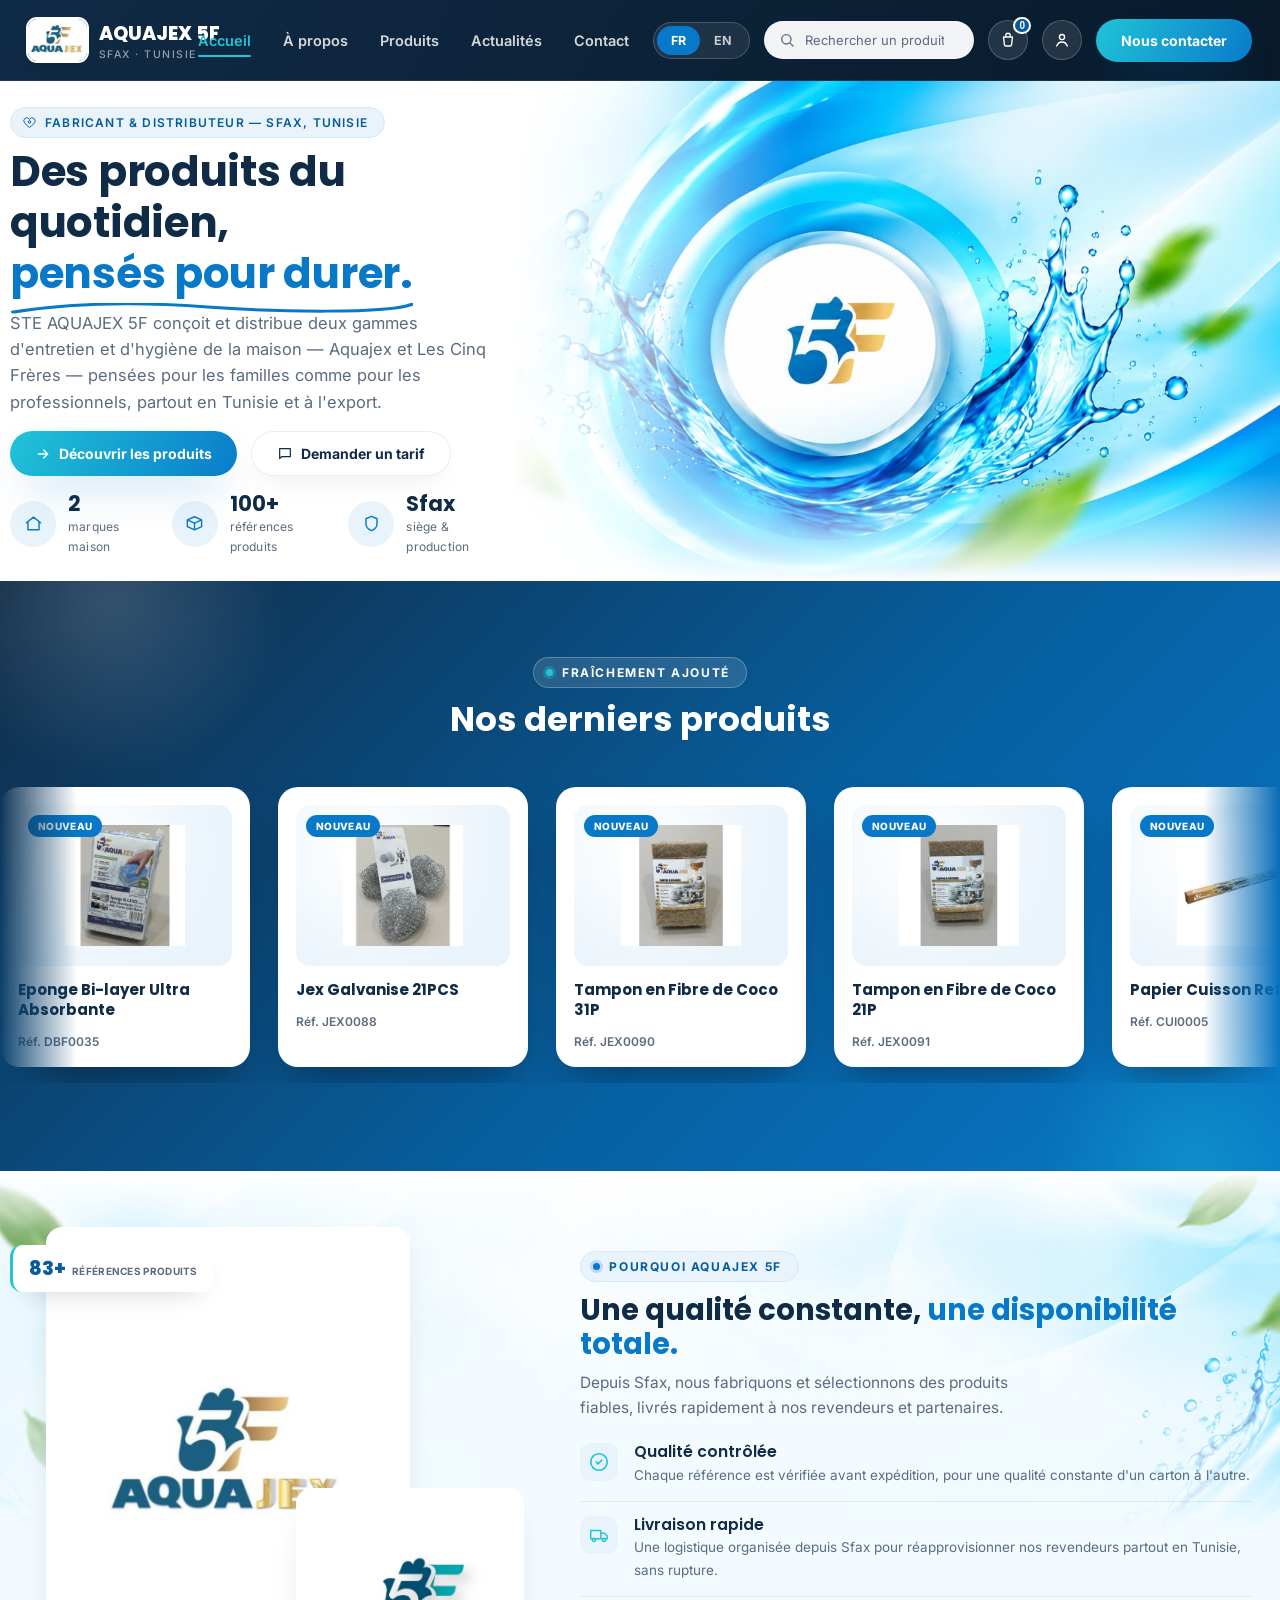
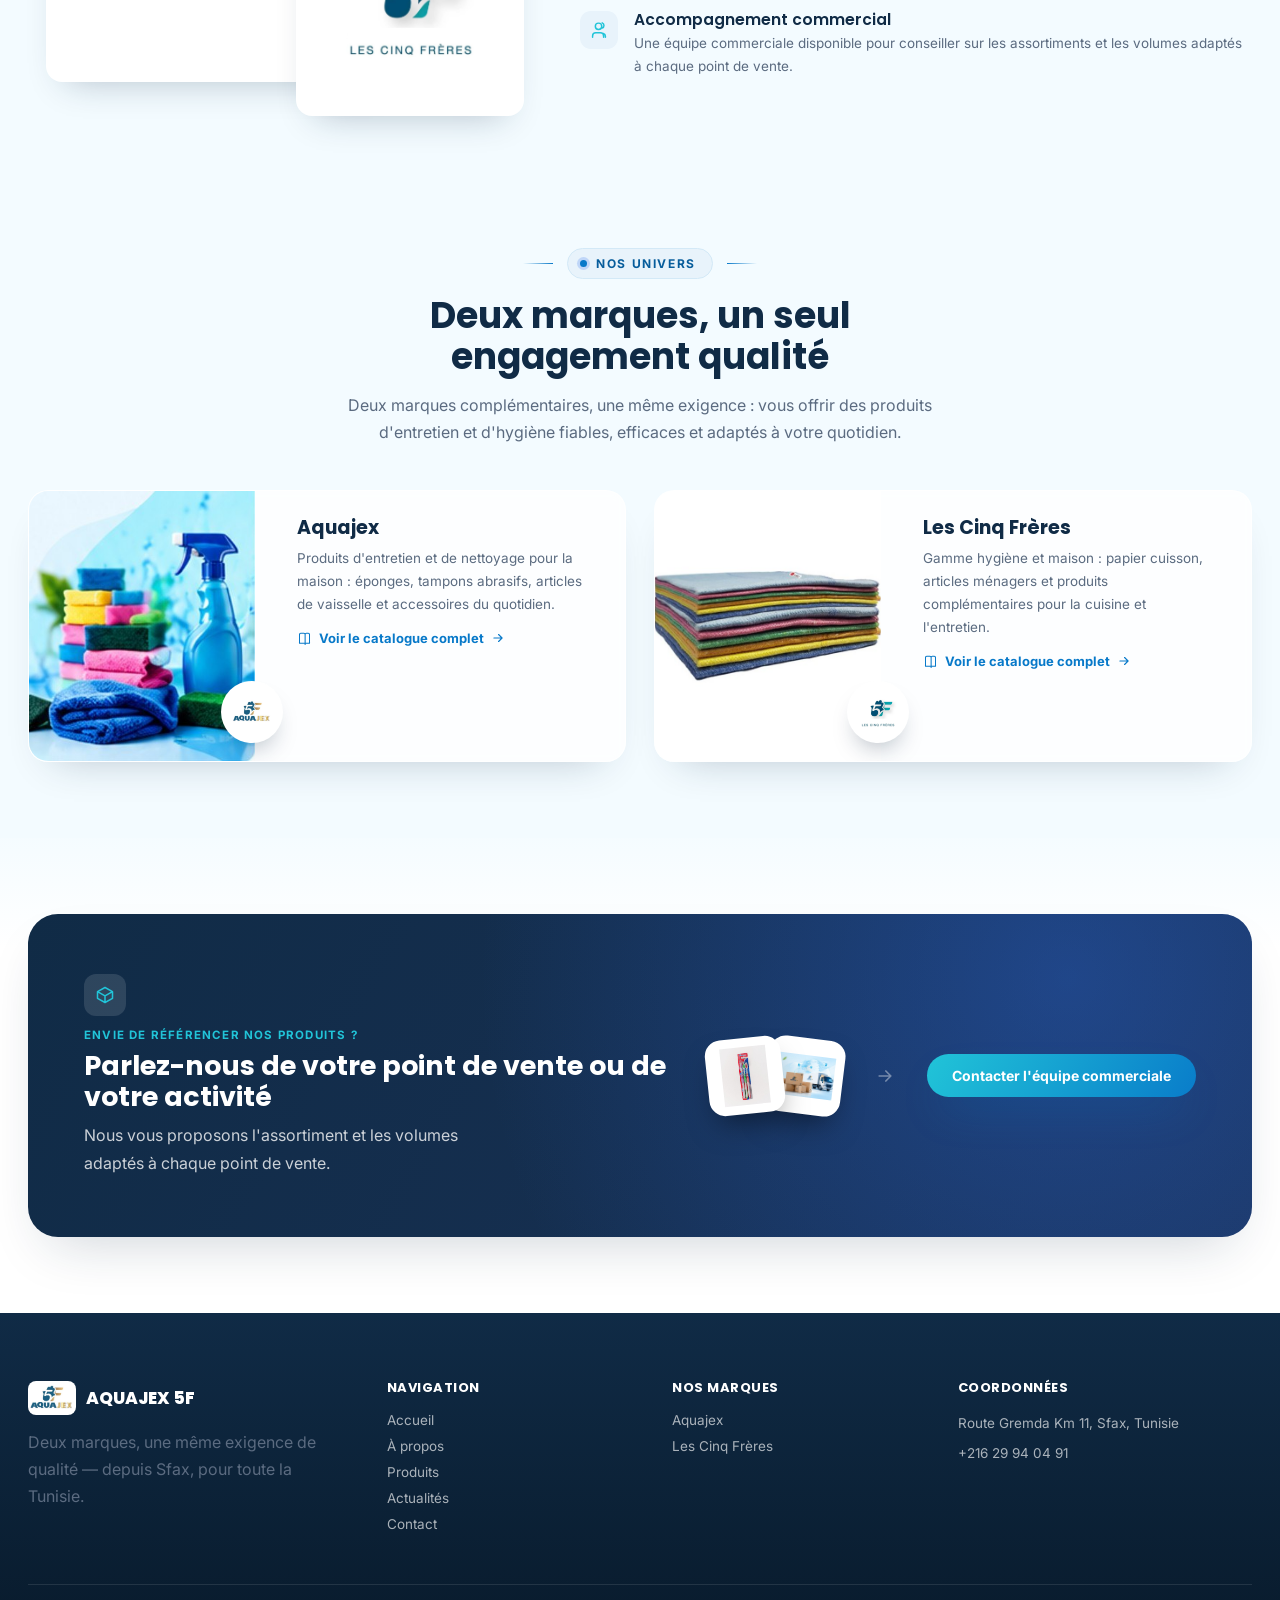
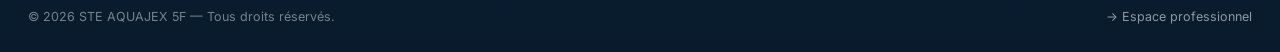
==== index.html @ 16840bcc "Redesign the homepage news ticker: bigger cards, gradient backdrop Enlarge the product cards, add a " ====
<!doctype html>
<html lang="fr">
<head>
<meta charset="UTF-8" />
<meta name="viewport" content="width=device-width, initial-scale=1" />
<title>Aquajex 5F — Produits d'entretien et d'hygiène de la maison</title>
<meta name="description" content="STE AQUAJEX 5F conçoit et distribue Aquajex et Les Cinq Frères, deux marques tunisiennes de produits d'entretien et d'hygiène de la maison, depuis Sfax." />
<link rel="icon" href="images/logo_aquajex.jpg" />
<link rel="preconnect" href="https://fonts.googleapis.com" />
<link rel="preconnect" href="https://fonts.gstatic.com" crossorigin />
<link href="https://fonts.googleapis.com/css2?family=Inter:wght@400;500;600;700&family=Poppins:wght@600;700;800&family=Caveat:wght@600;700&display=swap" rel="stylesheet" />
<link rel="stylesheet" href="css/style.css?v=56" />
</head>
<body>

<header class="site-header">
  <div class="container">
    <a href="index.html" class="brand">
      <img src="images/logo_aquajex.jpg" alt="Aquajex 5F" />
      <span>AQUAJEX 5F<span class="sub">Sfax · Tunisie</span></span>
    </a>
    <nav class="main-nav">
      <a href="index.html" class="active" data-i18n="nav.home">Accueil</a>
      <a href="about.html" data-i18n="nav.about">À propos</a>
      <a href="products.html" data-i18n="nav.products">Produits</a>
      <a href="news.html" data-i18n="nav.news">Actualités</a>
      <a href="contact.html" data-i18n="nav.contact">Contact</a>
    </nav>
    <div class="header-actions">
      <div class="lang-switch">
        <button data-lang="fr">FR</button>
        <button data-lang="en">EN</button>
      </div>
      <form class="header-search" action="products.html" method="get">
        <svg width="16" height="16" viewBox="0 0 24 24" fill="none"><circle cx="11" cy="11" r="7" stroke="currentColor" stroke-width="2"/><path d="M21 21l-4.3-4.3" stroke="currentColor" stroke-width="2" stroke-linecap="round"/></svg>
        <input type="search" name="q" data-i18n-placeholder="header.search" placeholder="Rechercher un produit..." />
      </form>
      <button type="button" class="icon-btn icon-cart" id="cart-toggle" aria-label="Panier" title="Panier">
        <svg width="18" height="18" viewBox="0 0 24 24" fill="none"><path d="M6 8h12l-1.2 10.2a2 2 0 01-2 1.8H9.2a2 2 0 01-2-1.8L6 8z" stroke="currentColor" stroke-width="1.8" stroke-linejoin="round"/><path d="M9 8V6a3 3 0 016 0v2" stroke="currentColor" stroke-width="1.8" stroke-linecap="round"/></svg>
        <span class="badge" id="cart-count" hidden>0</span>
      </button>
      <a href="https://malekjaber8.github.io/aquajex/" target="_blank" rel="noopener" class="icon-btn icon-account" aria-label="Espace professionnel" title="Espace professionnel">
        <svg width="18" height="18" viewBox="0 0 24 24" fill="none"><circle cx="12" cy="8" r="3.4" stroke="currentColor" stroke-width="1.8"/><path d="M5 20c1.3-3.5 4-5.3 7-5.3s5.7 1.8 7 5.3" stroke="currentColor" stroke-width="1.8" stroke-linecap="round"/></svg>
      </a>
      <a href="contact.html" class="btn btn-primary"><span class="full" data-i18n="nav.cta">Nous contacter</span></a>
      <button class="menu-toggle" aria-label="Menu"><span></span><span></span><span></span></button>
    </div>
  </div>
</header>

<section class="hero hero-with-banner">
  <div class="hero-bg-photo"><img src="images/hero-accueil.jpg?v=56" alt="" /></div>
  <div class="hero-bg-overlay"></div>
  <div class="container">
    <div class="hero-copy">
      <span class="eyebrow eyebrow-pin">
        <svg viewBox="0 0 24 24" fill="none"><path d="M12 21s-7-4.6-9.5-9A5.5 5.5 0 0112 6a5.5 5.5 0 019.5 6c-2.5 4.4-9.5 9-9.5 9z" stroke="currentColor" stroke-width="1.8" stroke-linejoin="round"/><circle cx="12" cy="11" r="2.3" stroke="currentColor" stroke-width="1.8"/></svg>
        <span data-i18n="home.eyebrow">Fabricant & distributeur — Sfax, Tunisie</span>
      </span>
      <h1>
        <span data-i18n="home.title1">Des produits du quotidien,</span><br />
        <span class="accent">
          <span data-i18n="home.title2">pensés pour durer.</span>
          <svg viewBox="0 0 220 14" preserveAspectRatio="none"><path d="M2 9c35-10 70-10 106-5s100 7 112-3" stroke="#0879c9" stroke-width="3" stroke-linecap="round" fill="none"/></svg>
        </span>
      </h1>
      <p class="lead" data-i18n="home.lead">STE AQUAJEX 5F conçoit et distribue deux gammes d'entretien et d'hygiène de la maison — Aquajex et Les Cinq Frères — pensées pour les familles comme pour les professionnels, partout en Tunisie et à l'export.</p>
      <div class="hero-actions">
        <a href="products.html" class="btn btn-gold">
          <svg width="16" height="16" viewBox="0 0 24 24" fill="none"><path d="M5 12h14M13 6l6 6-6 6" stroke="currentColor" stroke-width="2" stroke-linecap="round" stroke-linejoin="round"/></svg>
          <span data-i18n="home.cta.products">Découvrir les produits</span>
        </a>
        <a href="contact.html" class="btn btn-outline">
          <svg width="16" height="16" viewBox="0 0 24 24" fill="none"><path d="M4 4h16v12H7l-3 3V4z" stroke="currentColor" stroke-width="1.8" stroke-linejoin="round"/></svg>
          <span data-i18n="home.cta.contact">Demander un tarif</span>
        </a>
      </div>
      <div class="hero-stats">
        <div>
          <div class="stat-icon"><svg width="19" height="19" viewBox="0 0 24 24" fill="none"><path d="M3 11l9-7 9 7M5 10v10h14V10" stroke="currentColor" stroke-width="1.8" stroke-linecap="round" stroke-linejoin="round"/></svg></div>
          <div><strong data-count="2" data-suffix="">0</strong><span data-i18n="home.stat1.l">marques maison</span></div>
        </div>
        <div>
          <div class="stat-icon"><svg width="19" height="19" viewBox="0 0 24 24" fill="none"><path d="M3 7.5l9-4 9 4-9 4-9-4z" stroke="currentColor" stroke-width="1.8" stroke-linejoin="round"/><path d="M3 7.5V16l9 4 9-4V7.5M12 11.5V20" stroke="currentColor" stroke-width="1.8" stroke-linejoin="round"/></svg></div>
          <div><strong data-count="100" data-suffix="+">0</strong><span data-i18n="home.stat2.l">références produits</span></div>
        </div>
        <div>
          <div class="stat-icon"><svg width="19" height="19" viewBox="0 0 24 24" fill="none"><path d="M12 3l7 3v6c0 4.5-3 7.5-7 9-4-1.5-7-4.5-7-9V6l7-3z" stroke="currentColor" stroke-width="1.8" stroke-linejoin="round"/></svg></div>
          <div><strong data-i18n="home.stat3.n">Sfax</strong><span data-i18n="home.stat3.l">siège & production</span></div>
        </div>
      </div>
    </div>
  </div>
</section>

<section class="news-ticker-section" id="news-ticker-section">
  <div class="news-ticker-deco a"></div>
  <div class="news-ticker-deco b"></div>
  <div class="container news-ticker-head">
    <span class="eyebrow eyebrow-pulse" data-i18n="home.ticker.eyebrow">Fraîchement ajouté</span>
    <h2 data-i18n="home.ticker.title">Nos derniers produits</h2>
  </div>
  <div class="news-ticker-mask">
    <div class="news-ticker-track" id="news-ticker-track"></div>
  </div>
</section>

<div class="water-flow">
<section class="alt value-section">
  <div class="deco-blob deco-1"></div>
  <div class="deco-blob deco-2"></div>
  <div class="container">
    <div class="why-split">
      <div class="why-media reveal">
        <div class="why-photo why-photo-1 why-photo-logo">
          <img src="images/logo_aquajex.jpg" alt="Logo Aquajex" loading="lazy" />
        </div>
        <div class="why-photo why-photo-2 why-photo-logo">
          <img src="images/logo_cinq_freres.png" alt="Logo Les Cinq Frères" loading="lazy" />
        </div>
        <div class="why-badge">
          <strong data-count="100" data-suffix="+">0</strong>
          <span data-i18n="home.stat2.l">références produits</span>
        </div>
      </div>
      <div class="why-content">
        <div class="section-head left reveal">
          <span class="eyebrow" data-i18n="home.values.eyebrow">Pourquoi Aquajex 5F</span>
          <h2><span data-i18n="home.values.title1">Une qualité constante,</span> <span class="hl-blue" data-i18n="home.values.title2">une disponibilité totale.</span></h2>
          <p class="lead" data-i18n="home.values.lead">Depuis Sfax, nous fabriquons et sélectionnons des produits fiables, livrés rapidement à nos revendeurs et partenaires.</p>
        </div>
        <div class="why-list">
          <div class="why-item reveal">
            <div class="why-icon">
              <svg width="22" height="22" viewBox="0 0 24 24" fill="none"><path d="M9 12l2 2 4-4M21 12a9 9 0 11-18 0 9 9 0 0118 0z" stroke="currentColor" stroke-width="1.8" stroke-linecap="round" stroke-linejoin="round"/></svg>
            </div>
            <div>
              <h3 data-i18n="home.v1.title">Qualité contrôlée</h3>
              <p data-i18n="home.v1.text">Chaque référence est vérifiée avant expédition, pour une qualité constante d'un carton à l'autre.</p>
            </div>
          </div>
          <div class="why-item reveal">
            <div class="why-icon">
              <svg width="22" height="22" viewBox="0 0 24 24" fill="none"><path d="M3 7h11v9H3V7zM14 10h4l3 3v3h-7v-6zM6.5 19a1.8 1.8 0 100-3.6 1.8 1.8 0 000 3.6zM17.5 19a1.8 1.8 0 100-3.6 1.8 1.8 0 000 3.6z" stroke="currentColor" stroke-width="1.6" stroke-linejoin="round"/></svg>
            </div>
            <div>
              <h3 data-i18n="home.v2.title">Livraison rapide</h3>
              <p data-i18n="home.v2.text">Une logistique organisée depuis Sfax pour réapprovisionner nos revendeurs partout en Tunisie, sans rupture.</p>
            </div>
          </div>
          <div class="why-item reveal">
            <div class="why-icon">
              <svg width="22" height="22" viewBox="0 0 24 24" fill="none"><path d="M17 20v-1.5a3.5 3.5 0 00-3.5-3.5h-5A3.5 3.5 0 005 18.5V20M11.5 11.5a3.5 3.5 0 100-7 3.5 3.5 0 000 7zM19 20v-1.2a3 3 0 00-2.2-2.9M15.5 4.2a3 3 0 010 5.6" stroke="currentColor" stroke-width="1.6" stroke-linecap="round" stroke-linejoin="round"/></svg>
            </div>
            <div>
              <h3 data-i18n="home.v3.title">Accompagnement commercial</h3>
              <p data-i18n="home.v3.text">Une équipe commerciale disponible pour conseiller sur les assortiments et les volumes adaptés à chaque point de vente.</p>
            </div>
          </div>
        </div>
      </div>
    </div>
  </div>
</section>

<section class="brands-section">
  <div class="container">
    <div class="section-head reveal">
      <div class="eyebrow-row">
        <span class="eyebrow-line"></span>
        <span class="eyebrow" data-i18n="home.cats.eyebrow">Nos univers</span>
        <span class="eyebrow-line"></span>
      </div>
      <h2 data-i18n="home.cats.title">Deux marques, un seul engagement qualité</h2>
      <p class="lead" data-i18n="home.cats.lead">Deux marques complémentaires, une même exigence : vous offrir des produits d'entretien et d'hygiène fiables, efficaces et adaptés à votre quotidien.</p>
    </div>
    <div class="brand-showcase">
      <a href="products.html" class="brand-feature aquajex reveal">
        <div class="brand-feature-photo">
          <img src="images/products/featured/brand-aquajex-photo.jpg" alt="Produits Aquajex" loading="lazy" />
          <span class="brand-feature-badge">
            <img src="images/logo_aquajex.jpg" alt="Aquajex" />
          </span>
        </div>
        <div class="brand-feature-text">
          <h3 data-i18n="home.card1.title">Aquajex</h3>
          <p data-i18n="products.aquajex.text">Produits d'entretien et de nettoyage pour la maison : éponges, tampons abrasifs, articles de vaisselle et accessoires du quotidien.</p>
          <span class="brand-feature-link">
            <svg width="15" height="15" viewBox="0 0 24 24" fill="none"><path d="M4 19.5V5.5a2 2 0 012-2h5a2 2 0 012 2v16M4 19.5h16M13 19.5V5.5a2 2 0 012-2h3a2 2 0 012 2v14" stroke="currentColor" stroke-width="1.7" stroke-linecap="round" stroke-linejoin="round"/></svg>
            <span data-i18n="products.link.catalog">Voir le catalogue complet</span>
            <svg width="14" height="14" viewBox="0 0 24 24" fill="none"><path d="M5 12h14M13 6l6 6-6 6" stroke="currentColor" stroke-width="2" stroke-linecap="round" stroke-linejoin="round"/></svg>
          </span>
        </div>
      </a>
      <a href="products.html" class="brand-feature cinq reveal">
        <div class="brand-feature-photo">
          <img src="images/products/serpilliere.jpg" alt="Produits Les Cinq Frères" loading="lazy" />
          <span class="brand-feature-badge">
            <img src="images/logo_cinq_freres.png" alt="Les Cinq Frères" />
          </span>
        </div>
        <div class="brand-feature-text">
          <h3 data-i18n="home.card2.title">Les Cinq Frères</h3>
          <p data-i18n="products.cinq.text">Gamme hygiène et maison : papier cuisson, articles ménagers et produits complémentaires pour la cuisine et l'entretien.</p>
          <span class="brand-feature-link">
            <svg width="15" height="15" viewBox="0 0 24 24" fill="none"><path d="M4 19.5V5.5a2 2 0 012-2h5a2 2 0 012 2v16M4 19.5h16M13 19.5V5.5a2 2 0 012-2h3a2 2 0 012 2v14" stroke="currentColor" stroke-width="1.7" stroke-linecap="round" stroke-linejoin="round"/></svg>
            <span data-i18n="products.link.catalog">Voir le catalogue complet</span>
            <svg width="14" height="14" viewBox="0 0 24 24" fill="none"><path d="M5 12h14M13 6l6 6-6 6" stroke="currentColor" stroke-width="2" stroke-linecap="round" stroke-linejoin="round"/></svg>
          </span>
        </div>
      </a>
    </div>
  </div>
</section>
</div>

<section class="cta-wrap">
  <div class="container">
    <div class="cta-band reveal">
      <div class="cta-text">
        <div class="cta-icon">
          <svg width="20" height="20" viewBox="0 0 24 24" fill="none"><path d="M21 8l-9-5-9 5 9 5 9-5zM3 8v8l9 5 9-5V8M12 13v8" stroke="currentColor" stroke-width="1.8" stroke-linecap="round" stroke-linejoin="round"/></svg>
        </div>
        <span class="cta-eyebrow" data-i18n="home.cta.eyebrow">Envie de référencer nos produits ?</span>
        <h2 data-i18n="home.cta.title">Parlez-nous de votre point de vente ou de votre activité</h2>
        <p data-i18n="home.cta.text">Nous vous proposons l'assortiment et les volumes adaptés à chaque point de vente.</p>
      </div>
      <div class="cta-photos">
        <div class="tile"><img src="images/products/featured/brosse-a-dents.jpg" alt="Brosses à dents Aquajex" loading="lazy" /></div>
        <div class="tile"><img src="images/products/featured/cta-delivery.jpg" alt="Livraison Aquajex 5F" loading="lazy" /></div>
      </div>
      <svg class="cta-arrow" width="20" height="20" viewBox="0 0 24 24" fill="none"><path d="M5 12h14M13 6l6 6-6 6" stroke="currentColor" stroke-width="2" stroke-linecap="round" stroke-linejoin="round"/></svg>
      <div class="actions">
        <a href="contact.html" class="btn btn-gold"><span data-i18n="home.cta.btn">Contacter l'équipe commerciale</span></a>
      </div>
    </div>
  </div>
</section>

<footer class="site-footer">
  <div class="container">
    <div class="footer-grid">
      <div>
        <div class="footer-brand">
          <img src="images/logo_aquajex.jpg" alt="Aquajex 5F" />
          AQUAJEX 5F
        </div>
        <p data-i18n="footer.tagline">Deux marques, une même exigence de qualité — depuis Sfax, pour toute la Tunisie.</p>
      </div>
      <div class="footer-col">
        <h4 data-i18n="footer.nav">Navigation</h4>
        <a href="index.html" data-i18n="nav.home">Accueil</a>
        <a href="about.html" data-i18n="nav.about">À propos</a>
        <a href="products.html" data-i18n="nav.products">Produits</a>
        <a href="news.html" data-i18n="nav.news">Actualités</a>
        <a href="contact.html" data-i18n="nav.contact">Contact</a>
      </div>
      <div class="footer-col">
        <h4 data-i18n="footer.brands">Nos marques</h4>
        <a href="products.html">Aquajex</a>
        <a href="products.html">Les Cinq Frères</a>
      </div>
      <div class="footer-col">
        <h4 data-i18n="footer.contact">Coordonnées</h4>
        <p>Route Gremda Km 11, Sfax, Tunisie</p>
        <a href="tel:+21629940491">+216 29 94 04 91</a>
      </div>
    </div>
    <div class="footer-bottom">
      <span>© <span id="year"></span> STE AQUAJEX 5F — <span data-i18n="footer.rights">Tous droits réservés.</span></span>
      <a href="https://malekjaber8.github.io/aquajex/" target="_blank" rel="noopener" style="color:rgba(255,255,255,.55);">→ <span data-i18n="footer.internal">Espace professionnel</span></a>
    </div>
  </div>
</footer>

<div class="cart-drawer" id="cart-drawer">
  <div class="cart-drawer-panel">
    <div class="cart-drawer-head">
      <h3 data-i18n="cart.title">Votre panier</h3>
      <button type="button" class="cart-drawer-close" id="cart-drawer-close" aria-label="Fermer">
        <svg width="15" height="15" viewBox="0 0 24 24" fill="none"><path d="M6 6l12 12M18 6L6 18" stroke="currentColor" stroke-width="2" stroke-linecap="round"/></svg>
      </button>
    </div>
    <div class="cart-drawer-scroll">
      <div class="cart-items" id="cart-items"></div>
      <p class="cart-empty" id="cart-empty" data-i18n="cart.empty">Votre panier est vide.</p>
      <form id="cart-checkout-form" class="cart-checkout-form" hidden>
        <h4 data-i18n="cart.checkout.title">Vos coordonnées</h4>
        <div class="field">
          <label data-i18n="cart.form.type">Vous êtes</label>
          <select name="clientType" id="cart-client-type">
            <option value="particulier" data-i18n="cart.form.type.individual">Particulier</option>
            <option value="societe" data-i18n="cart.form.type.company">Société</option>
          </select>
        </div>
        <div class="field" id="cart-company-field" hidden>
          <label data-i18n="cart.form.companyname">Nom de la société</label>
          <input type="text" name="societe" />
        </div>
        <div class="form-row">
          <div class="field">
            <label data-i18n="cart.form.lastname">Nom</label>
            <input type="text" name="nom" required />
          </div>
          <div class="field">
            <label data-i18n="cart.form.firstname">Prénom</label>
            <input type="text" name="prenom" required />
          </div>
        </div>
        <div class="form-row">
          <div class="field">
            <label data-i18n="cart.form.phone">Téléphone</label>
            <input type="tel" name="phone" required />
          </div>
          <div class="field">
            <label data-i18n="cart.form.city">Ville</label>
            <input type="text" name="ville" required />
          </div>
        </div>
        <div class="field">
          <label data-i18n="cart.form.address">Adresse</label>
          <input type="text" name="adresse" required />
        </div>
        <button type="submit" class="btn btn-gold" style="width:100%; justify-content:center;">
          <span data-i18n="cart.form.submit">Envoyer la commande</span>
        </button>
        <p id="cart-form-status" role="status" style="font-size:12.5px; margin-top:12px; font-weight:700;"></p>
      </form>
    </div>
  </div>
</div>

<script src="js/main.js?v=56"></script>
<script>document.getElementById('year').textContent = new Date().getFullYear();</script>
</body>
</html>
---- css/style.css ----
:root {
  --blue: #0879c9;
  --blue-deep: #075d9c;
  --blue-bright: #21c4d8;
  --blue-soft: #e8f3fb;
  --blue-soft2: #d3e9f7;
  --navy: #102b46;
  --navy-deep: #081a2b;
  --gold: #e3b655;
  --teal: #21c4d8;
  --ink: #16222f;
  --muted: #5b6b80;
  --line: rgba(16, 43, 70, 0.08);
  --bg: #ffffff;
  --card: #ffffff;
  --shadow: 0 24px 56px -22px rgba(16, 43, 70, 0.22);
  --shadow-sm: 0 10px 28px -14px rgba(16, 43, 70, 0.16);
  --shadow-blue: 0 20px 44px -16px rgba(8, 121, 201, 0.45);
  --radius: 22px;
  --radius-sm: 14px;
  --maxw: 1320px;
}

* {
  box-sizing: border-box;
}

html {
  scroll-behavior: smooth;
}

body {
  margin: 0;
  font-family: "Inter", -apple-system, BlinkMacSystemFont, "Segoe UI", sans-serif;
  color: var(--ink);
  background:
    radial-gradient(900px 560px at 8% 0%, rgba(47, 111, 237, 0.07), transparent 60%),
    radial-gradient(760px 520px at 95% 18%, rgba(63, 208, 201, 0.06), transparent 60%),
    radial-gradient(900px 620px at 15% 85%, rgba(47, 111, 237, 0.05), transparent 60%),
    var(--bg);
  background-attachment: fixed;
  -webkit-font-smoothing: antialiased;
  overflow-x: hidden;
}

h1, h2, h3, h4 {
  font-family: "Poppins", "Inter", sans-serif;
  color: var(--navy);
  line-height: 1.15;
  margin: 0;
}

p {
  margin: 0;
  color: var(--muted);
  line-height: 1.7;
}

a {
  color: inherit;
  text-decoration: none;
}

img {
  max-width: 100%;
  display: block;
}

.container {
  max-width: var(--maxw);
  margin: 0 auto;
  padding: 0 28px;
}

.script {
  font-family: "Caveat", cursive;
}

.eyebrow {
  display: inline-flex;
  align-items: center;
  gap: 9px;
  font-size: 12px;
  font-weight: 700;
  letter-spacing: 1.6px;
  text-transform: uppercase;
  color: var(--blue-deep);
  background: var(--blue-soft);
  border: 1px solid var(--blue-soft2);
  padding: 7px 16px 7px 12px;
  border-radius: 30px;
}

.eyebrow::before {
  content: "";
  width: 7px;
  height: 7px;
  border-radius: 50%;
  background: var(--blue);
  box-shadow: 0 0 0 3px rgba(47, 111, 237, 0.22);
  animation: pulse-dot 2.4s ease-in-out infinite;
}

@keyframes pulse-dot {
  0%, 100% { transform: scale(1); }
  50% { transform: scale(1.35); }
}

/* ---------- Header ---------- */

.site-header {
  position: sticky;
  top: 0;
  z-index: 100;
  background: linear-gradient(120deg, var(--navy), var(--navy-deep));
  border-bottom: 1px solid rgba(255, 255, 255, 0.08);
}

.site-header .container {
  display: grid;
  grid-template-columns: auto 1fr auto;
  align-items: center;
  column-gap: 24px;
  height: 80px;
  max-width: 1400px;
}

.brand {
  display: flex;
  align-items: center;
  gap: 12px;
  font-family: "Poppins", sans-serif;
  font-weight: 800;
  font-size: 19px;
  color: #fff;
  flex-shrink: 0;
  white-space: nowrap;
}

.brand img {
  height: 42px;
  width: auto;
  flex-shrink: 0;
  border-radius: 9px;
  box-shadow: 0 0 0 2px #fff, 0 6px 16px -6px rgba(0, 0, 0, 0.35);
}

.brand span.sub {
  display: block;
  white-space: nowrap;
  font-family: "Inter", sans-serif;
  font-weight: 500;
  font-size: 10.5px;
  letter-spacing: 1.5px;
  color: rgba(255, 255, 255, 0.55);
  text-transform: uppercase;
}

nav.main-nav {
  display: flex;
  align-items: center;
  justify-self: center;
  gap: 32px;
}

nav.main-nav a {
  font-size: 14.5px;
  font-weight: 600;
  color: rgba(255, 255, 255, 0.82);
  position: relative;
  padding: 6px 0;
  white-space: nowrap;
  transition: color 0.2s ease;
}

nav.main-nav a.active,
nav.main-nav a:hover {
  color: var(--teal);
}

nav.main-nav a.active::after {
  content: "";
  position: absolute;
  left: 0;
  right: 0;
  bottom: -2px;
  height: 2px;
  background: var(--teal);
  border-radius: 2px;
}

.header-actions {
  display: flex;
  align-items: center;
  gap: 14px;
  flex-shrink: 0;
}

.lang-switch {
  display: flex;
  border: 1px solid rgba(255, 255, 255, 0.18);
  border-radius: 20px;
  overflow: hidden;
  background: rgba(255, 255, 255, 0.08);
  padding: 3px;
}

.lang-switch button {
  border: none;
  background: transparent;
  font-family: inherit;
  font-size: 12.5px;
  font-weight: 700;
  padding: 7px 14px;
  cursor: pointer;
  color: rgba(255, 255, 255, 0.75);
  border-radius: 16px;
}

.lang-switch button.active {
  background: var(--blue);
  color: #fff;
}

.btn {
  display: inline-flex;
  align-items: center;
  gap: 8px;
  padding: 13px 25px;
  border-radius: 30px;
  font-weight: 700;
  font-size: 14px;
  cursor: pointer;
  border: none;
  white-space: nowrap;
  position: relative;
  overflow: hidden;
  transition: transform 0.2s ease, box-shadow 0.2s ease;
}

.btn svg {
  flex-shrink: 0;
}

.btn:active {
  transform: translateY(1px) scale(0.98);
}

.btn-primary {
  background: linear-gradient(120deg, var(--navy), #1a3258);
  color: #fff;
  box-shadow: 0 12px 24px -10px rgba(16, 35, 63, 0.55);
}

.btn-primary:hover {
  transform: translateY(-2px);
  box-shadow: 0 18px 30px -10px rgba(16, 35, 63, 0.65);
}

.site-header .btn-primary {
  background: linear-gradient(120deg, var(--blue-bright), var(--blue), var(--blue-deep));
  background-size: 220% 100%;
  box-shadow: var(--shadow-blue);
}

.site-header .btn-primary:hover {
  background-position: 100% 0;
  box-shadow: 0 22px 40px -14px rgba(8, 121, 201, 0.6);
}

.btn-gold {
  background: linear-gradient(120deg, var(--blue-bright), var(--blue), var(--blue-deep));
  background-size: 220% 100%;
  color: #fff;
  box-shadow: var(--shadow-blue);
}

.btn-gold:hover {
  background-position: 100% 0;
  transform: translateY(-2px);
  box-shadow: 0 22px 40px -14px rgba(47, 111, 237, 0.6);
}

.btn-outline {
  background: #fff;
  border: 1.5px solid var(--line);
  color: var(--navy);
  box-shadow: var(--shadow-sm);
}

.btn-outline:hover {
  border-color: var(--blue);
  color: var(--blue);
  transform: translateY(-2px);
}

.btn-whatsapp {
  background: #25d366;
  color: #fff;
  box-shadow: 0 12px 24px -10px rgba(37, 211, 102, 0.55);
}

.btn-whatsapp:hover {
  transform: translateY(-2px);
  box-shadow: 0 18px 30px -10px rgba(37, 211, 102, 0.65);
}

.cta-band .btn-outline {
  background: rgba(255, 255, 255, 0.1);
  border-color: rgba(255, 255, 255, 0.25);
  color: #fff;
  box-shadow: none;
}

.cta-band .btn-outline:hover {
  background: #fff;
  color: var(--navy);
}

.header-search {
  display: flex;
  align-items: center;
  gap: 8px;
  background: rgba(255, 255, 255, 0.95);
  border: 1px solid rgba(255, 255, 255, 0.4);
  border-radius: 20px;
  padding: 9px 14px;
  width: 210px;
  flex-shrink: 0;
}

.header-search svg {
  color: var(--muted);
  flex-shrink: 0;
}

.header-search input {
  border: none;
  background: transparent;
  font-family: inherit;
  font-size: 13px;
  color: var(--navy);
  outline: none;
  width: 100%;
  min-width: 0;
}

.header-search input::placeholder {
  color: var(--muted);
}

.icon-btn {
  position: relative;
  display: flex;
  align-items: center;
  justify-content: center;
  width: 40px;
  height: 40px;
  border-radius: 50%;
  background: rgba(255, 255, 255, 0.1);
  color: #fff;
  border: 1px solid rgba(255, 255, 255, 0.2);
  flex-shrink: 0;
  transition: background 0.2s ease, color 0.2s ease, transform 0.2s ease;
}

.icon-btn:hover {
  background: var(--blue);
  color: #fff;
  transform: translateY(-2px);
}

.icon-btn .badge {
  position: absolute;
  top: -4px;
  right: -4px;
  min-width: 17px;
  height: 17px;
  padding: 0 4px;
  border-radius: 10px;
  background: var(--blue-deep);
  color: #fff;
  font-size: 10px;
  font-weight: 800;
  display: flex;
  align-items: center;
  justify-content: center;
  border: 2px solid #fff;
}

.menu-toggle {
  display: none;
  background: none;
  border: none;
  cursor: pointer;
  padding: 6px;
}

.menu-toggle span {
  display: block;
  width: 22px;
  height: 2px;
  background: #fff;
  margin: 5px 0;
  border-radius: 2px;
}

/* ---------- Hero ---------- */

.hero {
  position: relative;
  padding: 64px 0 30px;
  overflow: hidden;
}

.hero .container {
  position: relative;
  z-index: 2;
  display: grid;
  grid-template-columns: 1fr 0.95fr;
  gap: 50px;
  align-items: center;
}

.hero h1 {
  font-size: 50px;
  font-weight: 800;
  margin: 18px 0 20px;
}

.hero h1 .accent {
  position: relative;
  color: var(--blue);
  white-space: nowrap;
}

.hero h1 .accent svg {
  position: absolute;
  left: 0;
  bottom: -14px;
  width: 100%;
  height: 14px;
}

.hero p.lead {
  font-size: 17px;
  max-width: 500px;
  margin-bottom: 34px;
}

.hero-actions {
  display: flex;
  gap: 14px;
  flex-wrap: wrap;
}

.hero-stats {
  display: flex;
  gap: 30px;
  margin-top: 34px;
}

.hero-stats > div {
  display: flex;
  align-items: center;
  gap: 12px;
}

.stat-icon {
  width: 46px;
  height: 46px;
  border-radius: 50%;
  background: var(--blue-soft);
  color: var(--blue);
  display: flex;
  align-items: center;
  justify-content: center;
  flex-shrink: 0;
}

.hero-stats strong {
  display: block;
  font-family: "Poppins", sans-serif;
  font-size: 23px;
  color: var(--navy);
  font-weight: 800;
  line-height: 1.1;
}

.hero-stats span {
  font-size: 12px;
  color: var(--muted);
  letter-spacing: 0.2px;
}

/* ---------- Hero visual: illustrated water panel ---------- */

.hero-visual {
  position: relative;
  display: flex;
  align-items: center;
  justify-content: center;
  min-height: 460px;
}

.hero-blob {
  position: absolute;
  inset: 0;
  background: linear-gradient(150deg, var(--blue-bright) 0%, var(--blue) 55%, var(--blue-deep) 100%);
  border-radius: 42% 58% 68% 32% / 45% 40% 60% 55%;
  animation: blob-morph 11s ease-in-out infinite alternate;
  box-shadow: var(--shadow-blue);
}

@keyframes blob-morph {
  0% { border-radius: 42% 58% 68% 32% / 45% 40% 60% 55%; }
  50% { border-radius: 58% 42% 40% 60% / 60% 55% 45% 40%; }
  100% { border-radius: 48% 52% 55% 45% / 40% 60% 40% 60%; }
}

.hero-canvas {
  position: absolute;
  inset: 0;
  z-index: 1;
  pointer-events: none;
}

.hero-visual .ripple {
  position: absolute;
  top: 50%;
  left: 50%;
  width: 220px;
  height: 220px;
  margin: -110px 0 0 -110px;
  border-radius: 50%;
  border: 1.5px solid rgba(255, 255, 255, 0.55);
  z-index: 1;
}

.hero-visual .ripple-1 {
  animation: ripple 3.6s ease-out infinite;
}

.hero-visual .ripple-2 {
  animation: ripple 3.6s ease-out infinite 1.2s;
}

.hero-visual .ripple-3 {
  animation: ripple 3.6s ease-out infinite 2.4s;
}

@keyframes ripple {
  0% { transform: scale(0.6); opacity: 0.9; }
  100% { transform: scale(1.8); opacity: 0; }
}

.logo-medal {
  position: relative;
  z-index: 2;
  width: 196px;
  height: 196px;
  border-radius: 50%;
  display: flex;
  align-items: center;
  justify-content: center;
  animation: float-medal 5s ease-in-out infinite;
}

@keyframes float-medal {
  0%, 100% { transform: translateY(0); }
  50% { transform: translateY(-14px); }
}

.logo-medal .medal-inner {
  position: relative;
  width: 100%;
  height: 100%;
  border-radius: 50%;
  background: #ffffff;
  box-shadow: 0 25px 60px -18px rgba(16, 35, 63, 0.45), 0 0 0 10px rgba(255, 255, 255, 0.35);
  display: flex;
  align-items: center;
  justify-content: center;
  padding: 24px;
}

.logo-medal img {
  width: 100%;
  height: auto;
  object-fit: contain;
}

.script-tag {
  position: absolute;
  top: 10%;
  right: 4%;
  z-index: 2;
  font-size: 26px;
  line-height: 1.25;
  color: #fff;
  text-align: right;
  text-shadow: 0 4px 14px rgba(8, 21, 40, 0.3);
  transform: rotate(-4deg);
}

.bubble {
  position: absolute;
  z-index: 1;
  border-radius: 50%;
  background: radial-gradient(circle at 32% 28%, rgba(255, 255, 255, 0.9), rgba(255, 255, 255, 0.15) 70%);
  animation: bubble-rise linear infinite;
}

@keyframes bubble-rise {
  0% { transform: translateY(0) scale(1); opacity: 0; }
  10% { opacity: 0.85; }
  90% { opacity: 0.5; }
  100% { transform: translateY(-260px) scale(0.6); opacity: 0; }
}

.brand-chip {
  position: absolute;
  z-index: 2;
  display: flex;
  align-items: center;
  gap: 10px;
  background: #ffffff;
  border: 1px solid var(--line);
  border-radius: 16px;
  padding: 10px 16px 10px 10px;
  box-shadow: var(--shadow);
}

.brand-chip img {
  height: 28px;
  width: auto;
  border-radius: 6px;
}

.brand-chip span {
  font-size: 12.5px;
  font-weight: 700;
  color: var(--navy);
  white-space: nowrap;
}

.brand-chip.chip-bottom {
  bottom: 2%;
  left: -2%;
  animation: float-chip 4.5s ease-in-out infinite;
  animation-delay: 0.4s;
}

@keyframes float-chip {
  0%, 100% { transform: translateY(0); }
  50% { transform: translateY(-10px); }
}

/* ---------- Compact hero (inner pages) ---------- */

.hero.hero-compact {
  padding: 150px 0 70px;
}

.hero.hero-compact .container {
  grid-template-columns: 1fr;
  text-align: center;
}

.hero.hero-compact h1 {
  margin: 18px auto 16px;
  max-width: 760px;
}

.hero.hero-compact p.lead {
  margin: 0 auto;
}

.hero.hero-compact .hero-blob-bg {
  position: absolute;
  z-index: 0;
  border-radius: 50%;
  filter: blur(6px);
  opacity: 0.5;
}

.hero.hero-compact .blob-a {
  top: -160px;
  right: -140px;
  width: 420px;
  height: 420px;
  background: radial-gradient(circle, var(--blue-soft2), transparent 70%);
  animation: blob-morph 13s ease-in-out infinite alternate;
}

.hero.hero-compact.hero-with-visual .container {
  grid-template-columns: 1fr 0.9fr;
  text-align: left;
}

.hero.hero-compact.hero-with-visual h1,
.hero.hero-compact.hero-with-visual p.lead {
  margin-left: 0;
  margin-right: 0;
}

.hero.hero-compact.hero-with-visual .hero-visual {
  min-height: 380px;
}

/* ---------- Product-photo hero panel (Produits page) ---------- */

.product-hero-panel {
  position: relative;
  z-index: 1;
  width: 100%;
  max-width: 440px;
  aspect-ratio: 4 / 3;
  border-radius: 28px;
  overflow: hidden;
  box-shadow: var(--shadow-blue);
}

.product-hero-panel img {
  width: 100%;
  height: 100%;
  object-fit: cover;
}

.product-hero-panel::after {
  content: "";
  position: absolute;
  inset: 0;
  background: linear-gradient(200deg, rgba(47, 111, 237, 0.22), transparent 55%);
}

.hero-visual .panel-deco {
  position: absolute;
  z-index: 0;
  border-radius: 50%;
  filter: blur(2px);
}

.hero-visual .panel-deco-a {
  width: 320px;
  height: 320px;
  top: -40px;
  right: -50px;
  background: radial-gradient(circle, var(--blue-soft2), transparent 70%);
  animation: blob-morph 13s ease-in-out infinite alternate;
}

.hero-visual .panel-deco-b {
  width: 240px;
  height: 240px;
  bottom: -30px;
  left: -40px;
  background: radial-gradient(circle, #eaf7f6, transparent 70%);
  animation: blob-morph 16s ease-in-out infinite alternate-reverse;
}

.hero-visual .script-tag.script-tag-panel {
  top: -30px;
  right: 4%;
  font-size: 21px;
  color: var(--blue-deep);
  text-shadow: none;
}

.hero-dots {
  position: absolute;
  z-index: 2;
  bottom: -26px;
  left: 50%;
  transform: translateX(-50%);
  display: flex;
  gap: 7px;
}

.hero-dots span {
  width: 7px;
  height: 7px;
  border-radius: 50%;
  background: var(--blue-soft2);
}

.hero-dots span.active {
  width: 20px;
  border-radius: 4px;
  background: var(--blue);
}

.hero.hero-compact .blob-b {
  bottom: -200px;
  left: -160px;
  width: 380px;
  height: 380px;
  background: radial-gradient(circle, #eaf7f6, transparent 70%);
  animation: blob-morph 16s ease-in-out infinite alternate-reverse;
}

/* ---------- Home news ticker (animated strip of newest products) ---------- */

.news-ticker-section {
  position: relative;
  overflow: hidden;
  padding: 76px 0 88px;
  background: linear-gradient(135deg, var(--navy) 0%, var(--blue-deep) 55%, var(--blue) 100%);
}

.news-ticker-deco {
  position: absolute;
  z-index: 0;
  border-radius: 50%;
  filter: blur(6px);
}

.news-ticker-deco.a {
  width: 360px;
  height: 360px;
  top: -160px;
  left: -70px;
  background: radial-gradient(circle, rgba(255, 255, 255, 0.16), transparent 70%);
  animation: blob-morph 15s ease-in-out infinite alternate;
}

.news-ticker-deco.b {
  width: 300px;
  height: 300px;
  bottom: -140px;
  right: -60px;
  background: radial-gradient(circle, rgba(33, 196, 216, 0.3), transparent 70%);
  animation: blob-morph 18s ease-in-out infinite alternate-reverse;
}

.news-ticker-head {
  position: relative;
  z-index: 1;
  text-align: center;
  display: flex;
  flex-direction: column;
  align-items: center;
  gap: 12px;
  margin-bottom: 42px;
}

.news-ticker-head .eyebrow {
  background: rgba(255, 255, 255, 0.12);
  border-color: rgba(255, 255, 255, 0.24);
  color: #fff;
}

.news-ticker-head h2 {
  color: #fff;
  font-size: 34px;
}

.eyebrow-pulse::before {
  content: "";
  width: 7px;
  height: 7px;
  border-radius: 50%;
  background: var(--blue-bright);
  box-shadow: 0 0 0 3px rgba(33, 196, 216, 0.3);
  animation: pulse-dot 1.8s ease-in-out infinite;
}

.news-ticker-mask {
  position: relative;
  z-index: 1;
  overflow: hidden;
  -webkit-mask-image: linear-gradient(90deg, transparent, #000 6%, #000 94%, transparent);
  mask-image: linear-gradient(90deg, transparent, #000 6%, #000 94%, transparent);
}

.news-ticker-track {
  display: flex;
  gap: 28px;
  width: max-content;
  padding: 6px 0 16px;
  animation: ticker-scroll 38s linear infinite;
}

.news-ticker-track:hover {
  animation-play-state: paused;
}

@keyframes ticker-scroll {
  from {
    transform: translateX(0);
  }
  to {
    transform: translateX(-50%);
  }
}

.ticker-card {
  flex: 0 0 auto;
  width: 250px;
  background: #fff;
  border-radius: 20px;
  box-shadow: 0 22px 46px -18px rgba(4, 12, 26, 0.5);
  padding: 18px;
  display: flex;
  flex-direction: column;
  gap: 14px;
  transition: transform 0.3s ease, box-shadow 0.3s ease;
}

.ticker-card:hover {
  transform: translateY(-8px);
  box-shadow: 0 30px 56px -16px rgba(4, 12, 26, 0.6);
}

.ticker-card .thumb {
  position: relative;
  border-radius: 14px;
  background: radial-gradient(circle at 32% 28%, #fff, var(--blue-soft) 78%);
  aspect-ratio: 4 / 3;
  display: flex;
  align-items: center;
  justify-content: center;
  padding: 20px;
  overflow: hidden;
}

.ticker-card .thumb img {
  max-width: 100%;
  max-height: 100%;
  object-fit: contain;
}

.ticker-card h4 {
  font-size: 15px;
  font-weight: 700;
  color: var(--navy);
  line-height: 1.35;
  display: -webkit-box;
  -webkit-line-clamp: 2;
  -webkit-box-orient: vertical;
  overflow: hidden;
}

.ticker-card .ref {
  font-size: 12px;
  color: var(--muted);
  font-weight: 600;
}

/* ---------- Section shells ---------- */

section {
  padding: 76px 0;
  position: relative;
}

.section-head {
  max-width: 620px;
  margin: 0 auto 44px;
  text-align: center;
  position: relative;
  z-index: 1;
}

.section-head h2 {
  font-size: 36px;
  margin: 16px 0 14px;
}

.section-head.left {
  margin: 0 0 48px;
  text-align: left;
}

.section-head-row {
  display: flex;
  align-items: flex-end;
  justify-content: space-between;
  gap: 24px;
  margin-bottom: 36px;
}

.section-head-row .head-text {
  max-width: 560px;
}

.section-head-row .head-link {
  display: inline-flex;
  align-items: center;
  gap: 6px;
  font-size: 13.5px;
  font-weight: 700;
  color: var(--blue);
  white-space: nowrap;
  flex-shrink: 0;
  padding-bottom: 3px;
}

.section-head-row .head-link svg {
  transition: transform 0.2s ease;
}

.section-head-row .head-link:hover svg {
  transform: translateX(4px);
}

/* ---------- Reveal animation ---------- */

.reveal {
  opacity: 0;
  transform: translateY(28px);
  transition: opacity 0.7s cubic-bezier(.2,.7,.2,1), transform 0.7s cubic-bezier(.2,.7,.2,1);
}

.reveal.in {
  opacity: 1;
  transform: translateY(0);
}

/* ---------- About / value cards ---------- */

.water-flow {
  position: relative;
  background-color: #f3fbff;
  overflow: hidden;
}

.water-flow::before {
  content: "";
  position: absolute;
  top: 0;
  left: 0;
  right: 0;
  height: 360px;
  background-image:
    linear-gradient(
      to bottom,
      #fff 0%,
      rgba(255, 255, 255, 0.25) 20%,
      rgba(243, 251, 255, 0.15) 45%,
      rgba(243, 251, 255, 0.75) 78%,
      #f3fbff 100%
    ),
    url("../images/section-bg-water.jpg");
  background-size: cover;
  background-position: center top;
  background-repeat: no-repeat;
  z-index: 0;
  pointer-events: none;
}

.water-flow > section {
  position: relative;
  z-index: 1;
}

.value-section {
  padding: 56px 0;
}

.value-section .deco-blob {
  display: none;
}

.cta-wrap {
  position: relative;
  overflow: hidden;
  isolation: isolate;
}

.cta-wrap::before {
  content: "";
  position: absolute;
  top: 0;
  left: 0;
  right: 0;
  height: 110px;
  background: linear-gradient(to bottom, rgba(243, 251, 255, 0.85), rgba(255, 255, 255, 0));
  pointer-events: none;
  z-index: -1;
}

.why-split {
  display: grid;
  grid-template-columns: 0.85fr 1.15fr;
  gap: 56px;
  align-items: center;
  position: relative;
  z-index: 1;
}

.hl-blue {
  color: var(--blue);
}

/* ---------- Product photo composition ---------- */

.why-media {
  position: relative;
  padding-bottom: 34px;
  padding-left: 18px;
}

.why-photo {
  overflow: hidden;
  border-radius: 16px;
  background: var(--blue-soft);
  box-shadow: 0 18px 34px -20px rgba(16, 43, 70, 0.3);
}

.why-photo img {
  width: 100%;
  height: 100%;
  object-fit: cover;
  display: block;
}

.why-photo-logo {
  background: #fff;
}

.why-photo-logo img {
  object-fit: contain;
  padding: 14%;
}

.why-photo-1 {
  width: 76%;
  aspect-ratio: 4 / 5;
}

.why-photo-2 {
  position: absolute;
  right: 0;
  bottom: 0;
  width: 46%;
  aspect-ratio: 1 / 1;
  border: 5px solid #fff;
  z-index: 1;
}

.why-badge {
  position: absolute;
  left: -18px;
  top: 18px;
  z-index: 2;
  background: #fff;
  border-radius: 12px;
  padding: 9px 16px;
  box-shadow: 0 12px 26px -16px rgba(16, 43, 70, 0.32);
  display: flex;
  align-items: baseline;
  gap: 6px;
  border-left: 3px solid var(--teal);
}

.why-badge strong {
  font-family: "Poppins", sans-serif;
  font-size: 19px;
  font-weight: 800;
  color: var(--blue-deep);
}

.why-badge span {
  font-size: 10px;
  color: var(--muted);
  font-weight: 700;
  text-transform: uppercase;
  letter-spacing: 0.3px;
}

/* ---------- Content column ---------- */

.why-content .section-head {
  text-align: left;
  margin: 0 0 22px;
  max-width: none;
}

.why-content .section-head h2 {
  font-size: 29px;
  font-weight: 700;
  margin: 12px 0 10px;
}

.why-content .section-head p.lead {
  max-width: 440px;
  font-size: 15.5px;
  line-height: 1.6;
}

.why-list {
  display: grid;
  gap: 0;
}

.why-item {
  display: flex;
  gap: 16px;
  align-items: flex-start;
  padding: 14px 0;
  border-top: 1px solid var(--line);
}

.why-item:first-child {
  border-top: none;
  padding-top: 0;
}

.why-icon {
  flex-shrink: 0;
  width: 38px;
  height: 38px;
  border-radius: 11px;
  display: flex;
  align-items: center;
  justify-content: center;
  background: var(--blue-soft);
  color: var(--teal);
}

.why-item h3 {
  font-size: 15.5px;
  font-weight: 600;
  margin-bottom: 3px;
}

.why-item p {
  font-size: 13.5px;
  margin: 0;
}

/* ---------- About split ---------- */

.about-split {
  display: grid;
  grid-template-columns: 0.9fr 1.1fr;
  gap: 64px;
  align-items: center;
}

.about-figure {
  position: relative;
  border-radius: 46% 54% 62% 38% / 48% 42% 58% 52%;
  background: linear-gradient(150deg, var(--blue-bright), var(--blue) 55%, var(--blue-deep));
  min-height: 440px;
  display: flex;
  align-items: center;
  justify-content: center;
  overflow: hidden;
  box-shadow: var(--shadow-blue);
  animation: blob-morph 14s ease-in-out infinite alternate;
}

.about-figure .logos {
  position: relative;
  display: flex;
  flex-direction: column;
  gap: 20px;
}

.about-figure .logos .pill {
  background: #fff;
  border: 1px solid var(--line);
  border-radius: 18px;
  padding: 18px 24px;
  display: flex;
  align-items: center;
  gap: 14px;
  box-shadow: var(--shadow);
  transition: transform 0.3s ease;
}

.about-figure .logos .pill:hover {
  transform: translateX(6px);
}

.about-figure .logos img {
  height: 40px;
  border-radius: 9px;
}

.about-figure .logos span {
  color: var(--navy);
  font-weight: 700;
  font-size: 15px;
}

.timeline {
  margin-top: 30px;
  display: grid;
  gap: 18px;
}

.timeline-item {
  display: flex;
  gap: 16px;
  align-items: flex-start;
}

.timeline-dot {
  width: 11px;
  height: 11px;
  border-radius: 50%;
  background: var(--blue);
  margin-top: 7px;
  flex-shrink: 0;
  box-shadow: 0 0 0 4px var(--blue-soft);
}

.timeline-item h4 {
  font-size: 15px;
  margin-bottom: 4px;
}

.timeline-item p {
  font-size: 13.5px;
}

/* ---------- Family strip (catalogue-style category cards) ---------- */

.family-strip {
  display: flex;
  gap: 22px;
  overflow-x: auto;
  scroll-snap-type: x proximity;
  padding: 2px 2px 14px;
  margin-bottom: -10px;
}

.family-strip::-webkit-scrollbar {
  height: 6px;
}

.family-strip::-webkit-scrollbar-thumb {
  background: var(--blue-soft2);
  border-radius: 10px;
}

.family-item {
  position: relative;
  flex: 0 0 172px;
  scroll-snap-align: start;
  background: #fff;
  border: 1px solid var(--line);
  border-radius: 18px;
  padding: 16px 14px 14px;
  display: flex;
  flex-direction: column;
  gap: 13px;
  overflow: hidden;
  box-shadow: var(--shadow-sm);
  transition: transform 0.25s ease, box-shadow 0.25s ease;
}

.family-item::before {
  content: "";
  position: absolute;
  top: 0;
  left: 0;
  right: 0;
  height: 4px;
  background: linear-gradient(90deg, var(--blue-bright), var(--blue-deep));
}

.family-item:hover {
  transform: translateY(-5px);
  box-shadow: var(--shadow);
}

.family-item .avatar {
  aspect-ratio: 1 / 1;
  border-radius: 12px;
  overflow: hidden;
  background: rgba(47, 111, 237, 0.07);
  display: flex;
  align-items: center;
  justify-content: center;
  padding: 10px;
}

.family-item .avatar img {
  max-width: 100%;
  max-height: 100%;
  object-fit: contain;
  mix-blend-mode: multiply;
}

.family-item .fam-row {
  display: flex;
  align-items: center;
  justify-content: space-between;
  gap: 8px;
}

.family-item .fam-row span {
  font-size: 12.5px;
  font-weight: 700;
  color: var(--navy);
  line-height: 1.25;
}

.family-item .chev {
  flex-shrink: 0;
  width: 24px;
  height: 24px;
  border-radius: 50%;
  background: var(--blue-soft);
  color: var(--blue);
  display: flex;
  align-items: center;
  justify-content: center;
  transition: background 0.2s ease, color 0.2s ease;
}

.family-item:hover .chev {
  background: var(--blue);
  color: #fff;
}

.family-item.more {
  align-items: center;
  justify-content: center;
  text-align: center;
  gap: 10px;
}

.family-item.more .more-circle {
  width: 54px;
  height: 54px;
  border-radius: 50%;
  background: linear-gradient(135deg, var(--blue-bright), var(--blue-deep));
  color: #fff;
  display: flex;
  align-items: center;
  justify-content: center;
  transition: transform 0.25s ease;
}

.family-item.more:hover .more-circle {
  transform: scale(1.08);
}

.family-item.more span {
  font-size: 12.5px;
  font-weight: 700;
  color: var(--navy);
}

/* ---------- Mini banner (animated strip above the family row) ---------- */

.mini-banner {
  padding: 0 0 20px;
}

.mini-banner-inner {
  position: relative;
  min-height: 92px;
  border-radius: 18px;
  overflow: hidden;
  background: linear-gradient(120deg, var(--blue-bright) 0%, var(--blue) 55%, var(--blue-deep) 100%);
  box-shadow: var(--shadow-blue);
  display: flex;
  align-items: center;
  justify-content: center;
  padding: 14px 48px;
}

.mini-banner-inner .mb-deco {
  position: absolute;
  z-index: 0;
  border-radius: 50%;
  filter: blur(2px);
  background: radial-gradient(circle, rgba(255, 255, 255, 0.28), transparent 70%);
}

.mini-banner-inner .mb-deco-a {
  width: 170px;
  height: 170px;
  top: -80px;
  left: 8%;
  animation: blob-morph 13s ease-in-out infinite alternate;
}

.mini-banner-inner .mb-deco-b {
  width: 140px;
  height: 140px;
  bottom: -90px;
  right: 16%;
  animation: blob-morph 16s ease-in-out infinite alternate-reverse;
}

.mini-banner-script {
  top: 50%;
  right: 4%;
  transform: translateY(-50%) rotate(-3deg);
  font-size: 17px;
  line-height: 1.15;
}

.mini-banner-photos {
  position: relative;
  z-index: 1;
  display: flex;
  align-items: center;
  gap: 18px;
}

.mini-banner-photos .tile {
  width: 104px;
  height: 104px;
  border-radius: 18px;
  background: #fff;
  box-shadow: 0 16px 30px -14px rgba(8, 21, 40, 0.55);
  display: flex;
  align-items: center;
  justify-content: center;
  padding: 12px;
  animation: float-medal 5s ease-in-out infinite;
}

.mini-banner-photos .tile img {
  max-width: 100%;
  max-height: 100%;
  object-fit: contain;
}

.mini-banner-photos .tile-logo {
  width: 66px;
  height: 66px;
  border-radius: 50%;
  padding: 11px;
}

/* ---------- Brand filter ---------- */

.brand-filter {
  display: flex;
  flex-wrap: wrap;
  gap: 10px;
  margin: -6px 0 26px;
}

.brand-chip-filter {
  font-family: inherit;
  font-size: 13.5px;
  font-weight: 600;
  color: var(--navy);
  background: #fff;
  border: 1.5px solid var(--line);
  border-radius: 999px;
  padding: 9px 18px;
  cursor: pointer;
  transition: all 0.2s ease;
}

.brand-chip-filter:hover {
  border-color: var(--blue);
  color: var(--blue);
}

.brand-chip-filter.active {
  background: var(--blue);
  border-color: var(--blue);
  color: #fff;
  box-shadow: var(--shadow-blue);
}

/* ---------- Breadcrumb ---------- */

.breadcrumb-bar {
  background: var(--blue-soft);
  border-bottom: 1px solid var(--line);
}

.breadcrumb {
  display: flex;
  align-items: center;
  gap: 8px;
  padding: 13px 0;
  font-size: 13px;
  color: var(--muted);
}

.breadcrumb a {
  color: var(--muted);
  transition: color 0.2s ease;
}

.breadcrumb a:hover {
  color: var(--blue);
}

.breadcrumb span:last-child {
  color: var(--navy);
  font-weight: 600;
}

/* ---------- Products hero banner (real photo, full width) ---------- */

.hero-banner-hero .container {
  display: flex;
  flex-direction: column;
  gap: 34px;
}

.hero-banner-text {
  max-width: 680px;
  margin: 0 auto;
}

.hero.hero-compact .hero-actions {
  justify-content: center;
}

.hero.hero-with-banner {
  min-height: 300px;
  padding: 26px 0;
  display: flex;
  align-items: center;
}

.hero-with-banner .container {
  display: block;
  width: 100%;
}

.hero-copy {
  max-width: 480px;
  margin-left: -18px;
}

.hero-with-banner h1 {
  margin: 8px 0 10px;
  font-size: 42px;
  font-weight: 700;
  line-height: 1.22;
  letter-spacing: -0.3px;
}

.hero-with-banner .accent svg {
  width: 88%;
  height: 10px;
}

.hero-with-banner p.lead {
  font-size: 16.5px;
  line-height: 1.6;
  color: var(--muted);
  margin-bottom: 16px;
}

.hero-with-banner .hero-stats {
  margin-top: 16px;
}

.hero-with-banner .hero-stats strong {
  font-weight: 700;
  font-size: 21px;
}

.hero-with-banner .eyebrow {
  font-weight: 600;
  letter-spacing: 1.2px;
}

.hero-bg-photo {
  position: absolute;
  inset: 0;
  z-index: 0;
}

.hero-bg-photo img {
  width: 100%;
  height: 100%;
  object-fit: cover;
  object-position: 100% center;
}

.hero-bg-overlay {
  position: absolute;
  inset: 0;
  z-index: 1;
  background:
    linear-gradient(180deg, rgba(255, 255, 255, 0) 78%, #fff 100%),
    linear-gradient(
      90deg,
      #fff 0%,
      #fff 40%,
      rgba(255, 255, 255, 0.65) 50%,
      rgba(255, 255, 255, 0) 62%
    );
}

.hero-side-visual {
  position: relative;
  width: 100%;
  min-height: 460px;
  border-radius: 28px;
  overflow: hidden;
  box-shadow: var(--shadow);
}

.hero-side-visual img {
  position: absolute;
  inset: 0;
  width: 100%;
  height: 100%;
  object-fit: cover;
  object-position: 62% center;
}

.hero-banner-image {
  border-radius: var(--radius);
  overflow: hidden;
  box-shadow: var(--shadow);
}

.hero-banner-image img {
  display: block;
  width: 100%;
  height: auto;
}

.eyebrow.eyebrow-pin::before {
  content: none;
}

.eyebrow.eyebrow-pin svg {
  width: 13px;
  height: 13px;
  flex-shrink: 0;
}

/* ---------- Catalog layout (sidebar + grid) ---------- */

.catalog-layout {
  display: grid;
  grid-template-columns: 264px 1fr;
  gap: 36px;
  align-items: start;
}

.catalog-sidebar {
  background: #fff;
  border: 1px solid var(--line);
  border-radius: var(--radius);
  padding: 22px;
  position: sticky;
  top: 100px;
}

.sidebar-head {
  display: flex;
  align-items: center;
  justify-content: space-between;
  margin-bottom: 18px;
}

.sidebar-head h3 {
  font-size: 16px;
}

.reset-filters {
  display: flex;
  align-items: center;
  gap: 5px;
  font-size: 12px;
  font-weight: 600;
  color: var(--blue);
  background: none;
  border: none;
  cursor: pointer;
  font-family: inherit;
}

.reset-filters:hover {
  color: var(--blue-deep);
}

.filter-group {
  padding: 16px 0;
  border-top: 1px solid var(--line);
}

.sidebar-head + .filter-group {
  border-top: none;
  padding-top: 0;
}

.filter-label {
  display: block;
  font-size: 12.5px;
  font-weight: 700;
  text-transform: uppercase;
  letter-spacing: 0.3px;
  color: var(--navy);
  margin-bottom: 12px;
}

.sidebar-search {
  display: flex;
  align-items: center;
  gap: 8px;
  background: var(--blue-soft);
  border: 1px solid var(--blue-soft2);
  border-radius: 12px;
  padding: 10px 12px;
  color: var(--muted);
}

.sidebar-search input {
  border: none;
  background: none;
  font-family: inherit;
  font-size: 13.5px;
  width: 100%;
  outline: none;
  color: var(--navy);
}

.filter-check {
  display: flex;
  align-items: center;
  gap: 9px;
  font-size: 13.5px;
  color: var(--navy);
  padding: 7px 0;
  cursor: pointer;
}

.filter-check input {
  accent-color: var(--blue);
  width: 16px;
  height: 16px;
  cursor: pointer;
}

.filter-check span {
  flex-grow: 1;
}

.filter-check em {
  font-style: normal;
  font-size: 11.5px;
  color: var(--muted);
  background: var(--blue-soft);
  border-radius: 999px;
  padding: 2px 8px;
}

.sidebar-cta {
  display: flex;
  flex-direction: column;
  align-items: flex-start;
  gap: 6px;
  background: linear-gradient(150deg, var(--blue-soft), var(--blue-soft2));
  border-radius: var(--radius-sm);
  padding: 18px;
  margin-top: 6px;
  transition: transform 0.25s ease;
}

.sidebar-cta:hover {
  transform: translateY(-3px);
}

.sidebar-cta-icon {
  width: 38px;
  height: 38px;
  border-radius: 11px;
  background: var(--blue);
  color: #fff;
  display: flex;
  align-items: center;
  justify-content: center;
  margin-bottom: 4px;
}

.sidebar-cta strong {
  font-size: 14px;
  color: var(--navy);
  line-height: 1.3;
}

.sidebar-cta > span:not(.sidebar-cta-btn) {
  font-size: 12.5px;
  color: var(--muted);
}

.sidebar-cta-btn {
  font-size: 13px;
  font-weight: 700;
  color: var(--blue);
}

.catalog-main {
  min-width: 0;
}

.catalog-topbar {
  display: flex;
  align-items: center;
  flex-wrap: wrap;
  gap: 16px;
  margin-bottom: 22px;
}

.filters-toggle {
  display: none;
  align-items: center;
  gap: 8px;
  font-size: 13.5px;
  font-weight: 700;
  color: var(--navy);
  background: #fff;
  border: 1.5px solid var(--line);
  border-radius: 12px;
  padding: 9px 16px;
  cursor: pointer;
  font-family: inherit;
}

.results-count {
  font-size: 13.5px;
  color: var(--muted);
}

.results-count strong {
  color: var(--navy);
}

.catalog-controls {
  display: flex;
  align-items: center;
  gap: 14px;
  margin-left: auto;
  flex-wrap: wrap;
}

.sort-control {
  display: flex;
  align-items: center;
  gap: 8px;
  font-size: 13px;
  color: var(--muted);
}

.sort-control select {
  font-family: inherit;
  font-size: 13.5px;
  font-weight: 600;
  color: var(--navy);
  background: #fff;
  border: 1.5px solid var(--line);
  border-radius: 10px;
  padding: 8px 12px;
  cursor: pointer;
}

.no-results {
  text-align: center;
  padding: 50px 20px;
  color: var(--muted);
  background: var(--blue-soft);
  border-radius: var(--radius);
}

.scrollable {
  max-height: 272px;
  overflow-y: auto;
  padding-right: 4px;
}

.scrollable::-webkit-scrollbar {
  width: 5px;
}

.scrollable::-webkit-scrollbar-thumb {
  background: var(--blue-soft2);
  border-radius: 10px;
}

.pagination {
  display: flex;
  align-items: center;
  justify-content: center;
  gap: 8px;
  margin-top: 30px;
  flex-wrap: wrap;
}

.pagination button {
  min-width: 38px;
  height: 38px;
  padding: 0 8px;
  border-radius: 10px;
  border: 1.5px solid var(--line);
  background: #fff;
  color: var(--navy);
  font-family: inherit;
  font-size: 13.5px;
  font-weight: 600;
  cursor: pointer;
  display: inline-flex;
  align-items: center;
  justify-content: center;
  transition: all 0.2s ease;
}

.pagination button:hover:not(:disabled):not(.active) {
  border-color: var(--blue);
  color: var(--blue);
}

.pagination button.active {
  background: var(--blue);
  border-color: var(--blue);
  color: #fff;
}

.pagination button:disabled {
  opacity: 0.4;
  cursor: default;
}

.pagination .pg-ellipsis {
  color: var(--muted);
  padding: 0 2px;
}

/* ---------- Catalog promo banner ---------- */

.catalog-promo {
  display: flex;
  align-items: center;
  flex-wrap: wrap;
  gap: 20px;
  background: linear-gradient(120deg, var(--navy), var(--navy-deep));
  color: #fff;
  border-radius: var(--radius);
  padding: 26px 28px;
  margin-top: 26px;
  box-shadow: var(--shadow);
  transition: transform 0.3s ease;
}

.catalog-promo:hover {
  transform: translateY(-4px);
}

.catalog-promo .promo-icon {
  width: 46px;
  height: 46px;
  border-radius: 13px;
  background: rgba(255, 255, 255, 0.16);
  display: flex;
  align-items: center;
  justify-content: center;
  flex-shrink: 0;
}

.catalog-promo .promo-body {
  flex: 1 1 320px;
}

.catalog-promo h3 {
  font-size: 17px;
  margin-bottom: 4px;
}

.catalog-promo ul {
  display: flex;
  flex-wrap: wrap;
  gap: 6px 18px;
  font-size: 12.5px;
  color: rgba(255, 255, 255, 0.75);
}

.catalog-promo ul li {
  list-style: none;
}

.catalog-promo .btn-cart {
  background: var(--blue);
  flex-shrink: 0;
}

/* ---------- Product detail modal (real data, no fake checkout) ---------- */

.product-modal {
  position: fixed;
  inset: 0;
  background: rgba(8, 26, 43, 0.55);
  display: flex;
  align-items: center;
  justify-content: center;
  padding: 20px;
  z-index: 200;
  opacity: 0;
  pointer-events: none;
  transition: opacity 0.25s ease;
}

.product-modal.open {
  opacity: 1;
  pointer-events: auto;
}

.product-modal .pm-content {
  background: #fff;
  border-radius: var(--radius);
  max-width: 560px;
  width: 100%;
  max-height: 88vh;
  overflow-y: auto;
  position: relative;
  transform: translateY(16px);
  transition: transform 0.25s ease;
}

.product-modal.open .pm-content {
  transform: translateY(0);
}

.pm-close {
  position: absolute;
  top: 14px;
  right: 14px;
  width: 34px;
  height: 34px;
  border-radius: 50%;
  background: #fff;
  border: 1px solid var(--line);
  display: flex;
  align-items: center;
  justify-content: center;
  cursor: pointer;
  z-index: 2;
}

.pm-img {
  aspect-ratio: 4 / 3;
  background: linear-gradient(150deg, var(--blue-soft), var(--blue-soft2));
  border-radius: var(--radius) var(--radius) 0 0;
  display: flex;
  align-items: center;
  justify-content: center;
  padding: 30px;
}

.pm-img img {
  max-width: 100%;
  max-height: 100%;
  object-fit: contain;
}

.pm-body {
  padding: 24px 26px 28px;
}

.pm-brand {
  display: flex;
  align-items: center;
  gap: 8px;
  margin-bottom: 10px;
}

.pm-brand img {
  width: 20px;
  height: 20px;
  border-radius: 50%;
  object-fit: cover;
}

.pm-brand span {
  font-size: 11px;
  font-weight: 800;
  letter-spacing: 0.4px;
  text-transform: uppercase;
  color: var(--blue-deep);
}

.pm-title {
  font-size: 20px;
  margin-bottom: 6px;
}

.pm-cat {
  display: block;
  font-size: 13px;
  color: var(--muted);
  margin-bottom: 4px;
}

.pm-ref {
  display: block;
  font-size: 12px;
  color: var(--muted);
  margin-bottom: 14px;
}

.pm-desc {
  font-size: 14px;
  color: var(--muted);
  line-height: 1.6;
  margin-bottom: 20px;
}

.pm-body .btn-cart {
  width: auto;
  display: inline-flex;
}

.pm-actions {
  display: flex;
  gap: 10px;
  align-items: center;
  margin-bottom: 12px;
}

.pm-actions .btn-cart {
  flex: 1;
}

.pm-contact-link {
  display: flex;
}

.qty-stepper {
  display: flex;
  align-items: center;
  gap: 8px;
  border: 1px solid var(--line);
  border-radius: 12px;
  padding: 4px 8px;
  flex-shrink: 0;
}

.qty-stepper .qty-btn {
  width: 26px;
  height: 26px;
  border-radius: 50%;
  border: 1px solid var(--line);
  background: #fff;
  cursor: pointer;
  display: flex;
  align-items: center;
  justify-content: center;
  color: var(--navy);
  font-size: 15px;
  line-height: 1;
}

.qty-stepper input {
  width: 30px;
  border: none;
  text-align: center;
  font-size: 14px;
  font-weight: 700;
  color: var(--navy);
  font-family: inherit;
  -moz-appearance: textfield;
}

.qty-stepper input::-webkit-outer-spin-button,
.qty-stepper input::-webkit-inner-spin-button {
  -webkit-appearance: none;
  margin: 0;
}

body.modal-open {
  overflow: hidden;
}

/* ---------- Cart drawer (real orders sent to the same Telegram as the app) ---------- */

.cart-drawer {
  position: fixed;
  inset: 0;
  background: rgba(8, 26, 43, 0.55);
  z-index: 220;
  opacity: 0;
  pointer-events: none;
  transition: opacity 0.25s ease;
}

.cart-drawer.open {
  opacity: 1;
  pointer-events: auto;
}

.cart-drawer-panel {
  position: absolute;
  top: 0;
  right: 0;
  bottom: 0;
  width: 100%;
  max-width: 420px;
  background: #fff;
  display: flex;
  flex-direction: column;
  transform: translateX(100%);
  transition: transform 0.3s ease;
}

.cart-drawer.open .cart-drawer-panel {
  transform: translateX(0);
}

.cart-drawer-head {
  display: flex;
  align-items: center;
  justify-content: space-between;
  padding: 20px 22px;
  border-bottom: 1px solid var(--line);
  flex-shrink: 0;
}

.cart-drawer-head h3 {
  font-size: 17px;
}

.cart-drawer-close {
  width: 34px;
  height: 34px;
  border-radius: 50%;
  background: #f3f6f9;
  border: 1px solid var(--line);
  display: flex;
  align-items: center;
  justify-content: center;
  cursor: pointer;
  color: var(--navy);
  flex-shrink: 0;
}

.cart-drawer-scroll {
  flex: 1;
  overflow-y: auto;
  padding: 18px 22px 26px;
}

.cart-empty {
  font-size: 14px;
  color: var(--muted);
  padding: 30px 0;
  text-align: center;
}

.cart-item {
  display: flex;
  gap: 12px;
  align-items: flex-start;
  padding: 14px 0;
  border-bottom: 1px solid var(--line);
}

.cart-item img {
  width: 52px;
  height: 52px;
  object-fit: contain;
  background: var(--blue-soft);
  border-radius: 10px;
  padding: 6px;
  flex-shrink: 0;
}

.cart-item-info {
  flex: 1;
  min-width: 0;
  display: flex;
  flex-direction: column;
  gap: 4px;
}

.cart-item-name {
  font-size: 13px;
  font-weight: 700;
  color: var(--navy);
  overflow: hidden;
  text-overflow: ellipsis;
  white-space: nowrap;
}

.cart-item-ref {
  font-size: 11px;
  color: var(--muted);
}

.cart-item-qty {
  display: flex;
  align-items: center;
  gap: 8px;
  margin-top: 4px;
}

.cart-item-qty .qty-btn {
  width: 24px;
  height: 24px;
  border-radius: 50%;
  border: 1px solid var(--line);
  background: #fff;
  cursor: pointer;
  display: flex;
  align-items: center;
  justify-content: center;
  color: var(--navy);
  font-size: 14px;
  line-height: 1;
}

.cart-item-qty span {
  font-size: 13px;
  font-weight: 700;
  min-width: 14px;
  text-align: center;
}

.cart-item-remove {
  flex-shrink: 0;
  width: 26px;
  height: 26px;
  border-radius: 50%;
  border: none;
  background: none;
  color: var(--muted);
  cursor: pointer;
  display: flex;
  align-items: center;
  justify-content: center;
}

.cart-item-remove:hover {
  color: #c0392b;
}

.cart-checkout-form {
  margin-top: 18px;
  padding-top: 18px;
  border-top: 1px solid var(--line);
}

.cart-checkout-form h4 {
  font-size: 14px;
  margin-bottom: 14px;
}

/* ---------- Product grid (real catalogue items, no pricing) ---------- */

.product-grid {
  display: grid;
  grid-template-columns: repeat(4, 1fr);
  gap: 22px;
}

.product-card {
  background: #fff;
  border: 1px solid var(--line);
  border-radius: 20px;
  padding: 14px;
  display: flex;
  flex-direction: column;
  box-shadow: var(--shadow-sm);
  transition: transform 0.3s ease, box-shadow 0.3s ease;
}

.product-card:hover {
  transform: translateY(-6px);
  box-shadow: var(--shadow);
}

.product-card .thumb {
  position: relative;
  aspect-ratio: 1 / 1;
  border-radius: 14px;
  background: linear-gradient(150deg, var(--blue-soft), var(--blue-soft2));
  display: flex;
  align-items: center;
  justify-content: center;
  overflow: hidden;
  padding: 16px;
  margin-bottom: 14px;
}

.product-card .thumb img {
  max-width: 100%;
  max-height: 100%;
  object-fit: contain;
  mix-blend-mode: multiply;
}

.badge-tag {
  position: absolute;
  top: 10px;
  left: 10px;
  font-size: 10px;
  font-weight: 800;
  letter-spacing: 0.3px;
  text-transform: uppercase;
  color: #fff;
  padding: 5px 10px;
  border-radius: 20px;
  z-index: 1;
}

.badge-tag.new {
  background: var(--blue);
}

.badge-tag.promo {
  background: #e0485a;
}

.wish-btn {
  position: absolute;
  top: 10px;
  right: 10px;
  width: 30px;
  height: 30px;
  border-radius: 50%;
  background: #fff;
  border: 1px solid var(--line);
  color: var(--muted);
  display: flex;
  align-items: center;
  justify-content: center;
  cursor: pointer;
  z-index: 1;
  transition: color 0.2s ease, border-color 0.2s ease, transform 0.2s ease;
}

.wish-btn:hover {
  transform: scale(1.08);
}

.wish-btn.active {
  color: #e0485a;
  border-color: #e0485a;
}

.wish-btn.active svg {
  fill: #e0485a;
}

.card-brand-row {
  display: flex;
  align-items: center;
  gap: 7px;
  margin-bottom: 6px;
}

.card-brand-row .card-brand-logo {
  width: 16px;
  height: 16px;
  border-radius: 50%;
  object-fit: cover;
}

.product-card .fam-tag {
  font-size: 10.5px;
  font-weight: 800;
  letter-spacing: 0.4px;
  text-transform: uppercase;
  color: var(--blue-deep);
}

.product-card h3 {
  font-size: 15px;
  margin-bottom: 3px;
}

.product-card .cat-label {
  display: block;
  font-size: 12px;
  color: var(--muted);
  margin-bottom: 4px;
}

.product-card .ref {
  display: block;
  font-size: 11px;
  color: var(--muted);
  margin-bottom: 6px;
}

.product-card p {
  font-size: 13px;
  color: var(--muted);
  margin: 0 0 16px;
  flex-grow: 1;
}

.btn-cart {
  display: flex;
  align-items: center;
  justify-content: center;
  gap: 8px;
  background: linear-gradient(120deg, var(--navy), #1a3258);
  color: #fff;
  font-size: 13px;
  font-weight: 700;
  padding: 11px 14px;
  border-radius: 12px;
  margin-top: auto;
  transition: transform 0.2s ease, box-shadow 0.2s ease;
}

.btn-cart:hover {
  transform: translateY(-2px);
  box-shadow: 0 14px 24px -10px rgba(16, 35, 63, 0.45);
}

button.btn-cart {
  width: 100%;
  border: none;
  cursor: pointer;
  font-family: inherit;
}

.card-actions {
  display: flex;
  gap: 8px;
  margin-top: auto;
}

.card-actions .btn-cart {
  margin-top: 0;
}

.btn-add-cart {
  flex-shrink: 0;
  width: 46px;
  border-radius: 12px;
  background: var(--blue);
  color: #fff;
  border: none;
  display: flex;
  align-items: center;
  justify-content: center;
  cursor: pointer;
  transition: transform 0.2s ease, box-shadow 0.2s ease;
}

.btn-add-cart:hover {
  transform: translateY(-2px);
  box-shadow: 0 14px 24px -10px rgba(16, 35, 63, 0.35);
}

/* ---------- Promo card (closes the product grid) ---------- */

.promo-card {
  background: linear-gradient(160deg, var(--teal), var(--navy-deep));
  border-radius: 20px;
  padding: 22px;
  color: #fff;
  display: flex;
  flex-direction: column;
  gap: 14px;
  box-shadow: var(--shadow);
  transition: transform 0.3s ease, box-shadow 0.3s ease;
}

.promo-card:hover {
  transform: translateY(-6px);
}

.promo-card .promo-icon {
  width: 42px;
  height: 42px;
  border-radius: 12px;
  background: rgba(255, 255, 255, 0.18);
  display: flex;
  align-items: center;
  justify-content: center;
}

.promo-card h3 {
  color: #fff;
  font-size: 16px;
}

.promo-card ul {
  list-style: none;
  padding: 0;
  margin: 0;
  display: grid;
  gap: 8px;
  flex-grow: 1;
}

.promo-card ul li {
  display: flex;
  align-items: baseline;
  gap: 8px;
  font-size: 13px;
  color: rgba(255, 255, 255, 0.9);
}

.promo-card ul li::before {
  content: "✓";
  color: #fff;
  font-weight: 800;
  font-size: 12px;
}

.promo-card .btn-cart {
  background: #fff;
  color: var(--navy);
}

/* ---------- Trust strip ---------- */

.trust-strip {
  display: grid;
  grid-template-columns: repeat(4, 1fr);
  gap: 24px;
}

.trust-item {
  display: flex;
  align-items: center;
  gap: 14px;
}

.trust-icon {
  width: 50px;
  height: 50px;
  border-radius: 14px;
  background: var(--blue-soft);
  color: var(--blue);
  display: flex;
  align-items: center;
  justify-content: center;
  flex-shrink: 0;
}

.trust-item h4 {
  font-size: 14px;
  margin-bottom: 2px;
}

.trust-item p {
  font-size: 12.5px;
  margin: 0;
}

/* ---------- Brand showcase (products page) ---------- */

.brand-showcase {
  display: grid;
  grid-template-columns: 1fr 1fr;
  gap: 28px;
}

.eyebrow-row {
  display: flex;
  align-items: center;
  justify-content: center;
  gap: 14px;
}

.eyebrow-line {
  width: 30px;
  height: 1px;
  background: linear-gradient(90deg, transparent, var(--blue));
}

.eyebrow-row .eyebrow-line:last-child {
  background: linear-gradient(90deg, var(--blue), transparent);
}

.brand-feature {
  position: relative;
  background: rgba(255, 255, 255, 0.78);
  backdrop-filter: blur(6px);
  border: 1px solid rgba(255, 255, 255, 0.7);
  border-radius: 20px;
  display: flex;
  align-items: stretch;
  overflow: hidden;
  box-shadow: 0 20px 40px -26px rgba(16, 43, 70, 0.3);
  transition: transform 0.3s ease, box-shadow 0.3s ease;
}

.brand-feature:hover {
  transform: translateY(-6px);
  box-shadow: var(--shadow);
}

.brand-feature-photo {
  position: relative;
  flex: 0 0 38%;
  min-height: 200px;
  background: var(--blue-soft);
}

.brand-feature-photo img {
  width: 100%;
  height: 100%;
  object-fit: cover;
  display: block;
}

.brand-feature-badge {
  position: absolute;
  right: -28px;
  bottom: 18px;
  z-index: 2;
  width: 62px;
  height: 62px;
  border-radius: 50%;
  background: #fff;
  box-shadow: 0 14px 26px -12px rgba(16, 35, 63, 0.4);
  display: flex;
  align-items: center;
  justify-content: center;
  padding: 10px;
}

.brand-feature-badge img {
  max-width: 100%;
  max-height: 100%;
  object-fit: contain;
}

.brand-feature-text {
  position: relative;
  z-index: 1;
  padding: 26px 34px 26px 42px;
}

.brand-feature-text h3 {
  font-size: 19px;
  font-weight: 700;
  margin-bottom: 8px;
}

.brand-feature-text p {
  font-size: 13.5px;
  margin-bottom: 14px;
}

.brand-feature-link {
  display: inline-flex;
  align-items: center;
  gap: 7px;
  font-size: 13px;
  font-weight: 700;
  color: var(--blue);
}

.brand-feature-link svg:last-child {
  transition: transform 0.2s ease;
}

.brand-feature:hover .brand-feature-link svg:last-child {
  transform: translateX(4px);
}

/* ---------- News ---------- */

.news-grid {
  display: grid;
  grid-template-columns: repeat(3, 1fr);
  gap: 24px;
}

.news-card {
  background: var(--card);
  border: 1px solid var(--line);
  border-radius: var(--radius);
  overflow: hidden;
  box-shadow: var(--shadow-sm);
  transition: transform 0.3s ease, box-shadow 0.3s ease;
}

.news-card:hover {
  transform: translateY(-8px);
  box-shadow: var(--shadow);
}

.news-thumb {
  height: 150px;
  background: linear-gradient(135deg, var(--cat-color, var(--blue-bright)), var(--blue-deep));
  display: flex;
  align-items: center;
  justify-content: center;
  color: #fff;
  position: relative;
  overflow: hidden;
}

.news-thumb::after {
  content: "";
  position: absolute;
  inset: 0;
  background: radial-gradient(circle at 70% 20%, rgba(255, 255, 255, 0.3), transparent 60%);
}

.news-body {
  padding: 22px 22px 26px;
}

.news-date {
  font-size: 11.5px;
  font-weight: 700;
  letter-spacing: 1px;
  text-transform: uppercase;
  color: var(--blue-deep);
}

.news-card h3 {
  font-size: 16.5px;
  margin: 10px 0 10px;
}

.news-card p {
  font-size: 13.5px;
}

/* ---------- CTA band ---------- */

.cta-band {
  margin: 0 auto;
  max-width: var(--maxw);
  border-radius: 30px;
  background: linear-gradient(120deg, var(--navy), #1a3258);
  padding: 60px 56px;
  display: flex;
  align-items: center;
  justify-content: space-between;
  gap: 32px;
  box-shadow: var(--shadow);
  position: relative;
  overflow: hidden;
}

.cta-band::before {
  content: "";
  position: absolute;
  inset: 0;
  background: radial-gradient(circle at 85% 20%, rgba(47, 111, 237, 0.35), transparent 55%);
}

.cta-band h2,
.cta-band p {
  position: relative;
  color: #fff;
}

.cta-text {
  position: relative;
}

.cta-icon {
  width: 42px;
  height: 42px;
  border-radius: 12px;
  background: rgba(255, 255, 255, 0.12);
  color: var(--teal);
  display: flex;
  align-items: center;
  justify-content: center;
  margin-bottom: 12px;
}

.cta-eyebrow {
  display: block;
  font-size: 11.5px;
  font-weight: 700;
  letter-spacing: 1.2px;
  text-transform: uppercase;
  color: var(--teal);
  margin-bottom: 8px;
}

.cta-band h2 {
  font-size: 27px;
  margin-bottom: 10px;
}

.cta-band p {
  color: rgba(255, 255, 255, 0.78);
  max-width: 400px;
}

.cta-band .actions {
  position: relative;
  display: flex;
  gap: 14px;
  flex-shrink: 0;
}

.cta-arrow {
  position: relative;
  color: rgba(255, 255, 255, 0.4);
  flex-shrink: 0;
}

.cta-band .cta-photos {
  position: relative;
  display: flex;
  align-items: center;
  flex-shrink: 0;
}

.cta-band .cta-photos .tile {
  width: 76px;
  height: 76px;
  border-radius: 16px;
  background: #fff;
  padding: 9px;
  box-shadow: 0 16px 30px -10px rgba(0, 0, 0, 0.5);
  display: flex;
  align-items: center;
  justify-content: center;
  animation: float-medal 5s ease-in-out infinite;
}

.cta-band .cta-photos .tile img {
  max-width: 100%;
  max-height: 100%;
  object-fit: contain;
}

.cta-band .cta-photos .tile:first-child {
  transform: rotate(-6deg);
  margin-right: -16px;
  z-index: 1;
}

.cta-band .cta-photos .tile:last-child {
  transform: rotate(7deg);
  animation-delay: 0.6s;
}

/* ---------- Contact ---------- */

.contact-grid {
  display: grid;
  grid-template-columns: 0.85fr 1.15fr;
  gap: 48px;
}

.contact-info {
  display: flex;
  flex-direction: column;
  gap: 20px;
}

.info-row {
  display: flex;
  gap: 16px;
  align-items: flex-start;
  background: var(--card);
  border: 1px solid var(--line);
  border-radius: var(--radius-sm);
  padding: 18px 20px;
  box-shadow: var(--shadow-sm);
  transition: transform 0.25s ease, box-shadow 0.25s ease;
}

.info-row:hover {
  transform: translateX(5px);
  box-shadow: var(--shadow);
}

.info-icon {
  width: 42px;
  height: 42px;
  border-radius: 12px;
  background: var(--blue-soft);
  color: var(--blue);
  display: flex;
  align-items: center;
  justify-content: center;
  flex-shrink: 0;
}

.info-row h4 {
  font-size: 14px;
  margin-bottom: 3px;
}

.info-row p {
  font-size: 13.5px;
}

.contact-form {
  background: var(--card);
  border: 1px solid var(--line);
  border-radius: var(--radius);
  padding: 36px;
  box-shadow: var(--shadow-sm);
}

.form-row {
  display: grid;
  grid-template-columns: 1fr 1fr;
  gap: 16px;
}

.field {
  margin-bottom: 18px;
}

.field label {
  display: block;
  font-size: 12.5px;
  font-weight: 700;
  color: var(--navy);
  margin-bottom: 7px;
}

.field input,
.field select,
.field textarea {
  width: 100%;
  border: 1.5px solid var(--line);
  border-radius: 12px;
  padding: 12px 14px;
  font-family: inherit;
  font-size: 14px;
  background: #f6f9ff;
  resize: vertical;
  transition: border-color 0.2s ease, background 0.2s ease;
}

.field input:focus,
.field select:focus,
.field textarea:focus {
  outline: none;
  border-color: var(--blue);
  background: #fff;
}

.map-embed {
  margin-top: 24px;
  border-radius: var(--radius);
  overflow: hidden;
  border: 1px solid var(--line);
  box-shadow: var(--shadow-sm);
}

.map-embed iframe {
  width: 100%;
  height: 260px;
  border: 0;
  display: block;
}

/* ---------- Footer ---------- */

footer.site-footer {
  background: linear-gradient(180deg, var(--navy) 0%, var(--navy-deep) 100%);
  color: rgba(255, 255, 255, 0.72);
  padding: 68px 0 28px;
  margin-top: 0;
}

.footer-grid {
  display: grid;
  grid-template-columns: 1.3fr 1fr 1fr 1.2fr;
  gap: 40px;
  padding-bottom: 42px;
  border-bottom: 1px solid rgba(255, 255, 255, 0.1);
}

.footer-brand {
  display: flex;
  align-items: center;
  gap: 10px;
  font-family: "Poppins", sans-serif;
  font-weight: 800;
  color: #fff;
  font-size: 17px;
  margin-bottom: 14px;
}

.footer-brand img {
  height: 34px;
  border-radius: 8px;
}

.footer-col h4 {
  color: #fff;
  font-size: 13px;
  letter-spacing: 0.5px;
  text-transform: uppercase;
  margin-bottom: 16px;
}

.footer-col a,
.footer-col p {
  display: block;
  font-size: 13.5px;
  color: rgba(255, 255, 255, 0.65);
  margin-bottom: 10px;
  transition: color 0.2s ease;
}

.footer-col a:hover {
  color: var(--blue-bright);
}

.footer-bottom {
  display: flex;
  justify-content: space-between;
  align-items: center;
  padding-top: 24px;
  font-size: 12.5px;
  color: rgba(255, 255, 255, 0.45);
  flex-wrap: wrap;
  gap: 10px;
}

.footer-bottom a:hover {
  color: var(--blue-bright);
}

/* ---------- Responsive ---------- */

@media (max-width: 1140px) {
  .header-search {
    display: none;
  }
}

@media (max-width: 980px) {
  .hero .container,
  .about-split,
  .contact-grid {
    grid-template-columns: 1fr;
  }

  .hero-visual,
  .hero-side-visual {
    min-height: 320px;
  }

  .hero.hero-with-banner {
    min-height: 0;
  }

  .hero-bg-overlay {
    background: rgba(255, 255, 255, 0.82);
  }

  .about-figure {
    min-height: 300px;
  }

  .news-grid,
  .brand-showcase,
  .product-grid,
  .trust-strip {
    grid-template-columns: repeat(2, 1fr);
  }

  .why-split {
    grid-template-columns: 1fr;
    gap: 44px;
  }

  .why-media {
    min-height: 300px;
    max-width: 420px;
    margin: 0 auto;
  }

  .hero.hero-compact.hero-with-visual .container {
    grid-template-columns: 1fr;
    text-align: center;
  }

  .hero.hero-compact.hero-with-visual .hero-visual {
    min-height: 300px;
  }

  .footer-grid {
    grid-template-columns: 1fr 1fr;
  }

  .catalog-layout {
    grid-template-columns: 1fr;
  }

  .filters-toggle {
    display: flex;
  }

  .catalog-sidebar {
    display: none;
    position: static;
    margin-bottom: 24px;
  }

  .catalog-sidebar.open {
    display: block;
  }
}

@media (max-width: 860px) {
  nav.main-nav {
    position: fixed;
    top: 80px;
    left: 0;
    right: 0;
    background: #fff;
    flex-direction: column;
    align-items: flex-start;
    padding: 20px 28px 28px;
    gap: 18px;
    border-bottom: 1px solid var(--line);
    transform: translateY(-130%);
    transition: transform 0.3s ease;
    box-shadow: var(--shadow);
  }

  nav.main-nav a {
    color: var(--navy);
  }

  nav.main-nav a.active,
  nav.main-nav a:hover {
    color: var(--blue);
  }

  nav.main-nav a.active::after {
    background: var(--blue);
  }

  nav.main-nav.open {
    transform: translateY(0);
  }

  .menu-toggle {
    display: block;
  }

  .hero h1 {
    font-size: 38px;
  }

  .cta-band {
    flex-direction: column;
    text-align: center;
    padding: 42px 28px;
  }

  .cta-band .actions {
    justify-content: center;
  }

  .cta-band .cta-photos {
    justify-content: center;
    margin: 4px 0;
  }

  .cta-icon {
    margin-left: auto;
    margin-right: auto;
  }

  .cta-band p {
    max-width: none;
  }

  .cta-arrow {
    display: none;
  }
}

@media (max-width: 640px) {
  .news-grid,
  .brand-showcase,
  .product-grid,
  .trust-strip,
  .footer-grid {
    grid-template-columns: 1fr;
  }

  .news-ticker-section {
    padding: 56px 0 64px;
  }

  .news-ticker-head h2 {
    font-size: 26px;
  }

  .ticker-card {
    width: 196px;
    padding: 14px;
  }

  .why-content .section-head {
    text-align: center;
  }

  .why-item {
    text-align: left;
  }

  .form-row {
    grid-template-columns: 1fr;
  }

  .hero-stats {
    flex-wrap: wrap;
    row-gap: 20px;
  }

  .logo-medal {
    width: 150px;
    height: 150px;
  }

  .mini-banner-inner {
    padding: 12px 20px;
    min-height: 76px;
    border-radius: 14px;
  }

  .mini-banner-script {
    display: none;
  }

  .mini-banner-photos .tile-logo {
    width: 52px;
    height: 52px;
    padding: 9px;
  }

  section {
    padding: 70px 0;
  }

  .hero.hero-compact {
    padding: 136px 0 56px;
  }

  .header-actions .btn-primary {
    display: none;
  }

  .icon-btn.icon-account {
    display: none;
  }

  .brand-feature {
    flex-direction: column;
    text-align: center;
  }

  .brand-feature-photo {
    min-height: 180px;
  }

  .brand-feature-badge {
    right: 50%;
    bottom: -31px;
    transform: translateX(50%);
  }

  .brand-feature-text {
    padding: 40px 24px 26px;
  }

  .brand-feature-link {
    justify-content: center;
  }

  .brand-feature-text p {
    max-width: none;
    margin-left: auto;
    margin-right: auto;
  }

  .hero h1 .accent {
    white-space: normal;
  }

  .hero h1 .accent svg {
    display: none;
  }

  .hero-actions,
  .cta-band .actions {
    flex-direction: column;
    align-items: stretch;
    width: 100%;
  }

  .hero-actions .btn,
  .cta-band .actions .btn {
    width: 100%;
    justify-content: center;
    white-space: normal;
    text-align: center;
  }

  .hero-banner-text {
    max-width: none;
  }

  .catalog-topbar {
    flex-direction: column;
    align-items: stretch;
  }

  .catalog-controls {
    margin-left: 0;
    justify-content: space-between;
  }

  .catalog-promo {
    flex-direction: column;
    align-items: flex-start;
    text-align: left;
  }

  .catalog-promo .btn-cart {
    width: 100%;
    justify-content: center;
  }

  .pm-img {
    aspect-ratio: 16 / 10;
    padding: 18px;
  }
}

@media (max-width: 480px) {
  .container {
    padding: 0 16px;
  }

  .site-header .container {
    column-gap: 8px;
    height: 68px;
  }

  .brand {
    gap: 8px;
    font-size: 14.5px;
  }

  .brand img {
    height: 32px;
  }

  .brand span.sub {
    display: none;
  }

  .header-actions {
    gap: 7px;
  }

  .lang-switch button {
    padding: 6px 9px;
    font-size: 11px;
  }

  .icon-btn {
    width: 34px;
    height: 34px;
  }

  .menu-toggle {
    padding: 4px;
  }
}

@media (prefers-reduced-motion: reduce) {
  *, *::before, *::after {
    animation-duration: 0.001ms !important;
    animation-iteration-count: 1 !important;
    transition-duration: 0.001ms !important;
  }
}
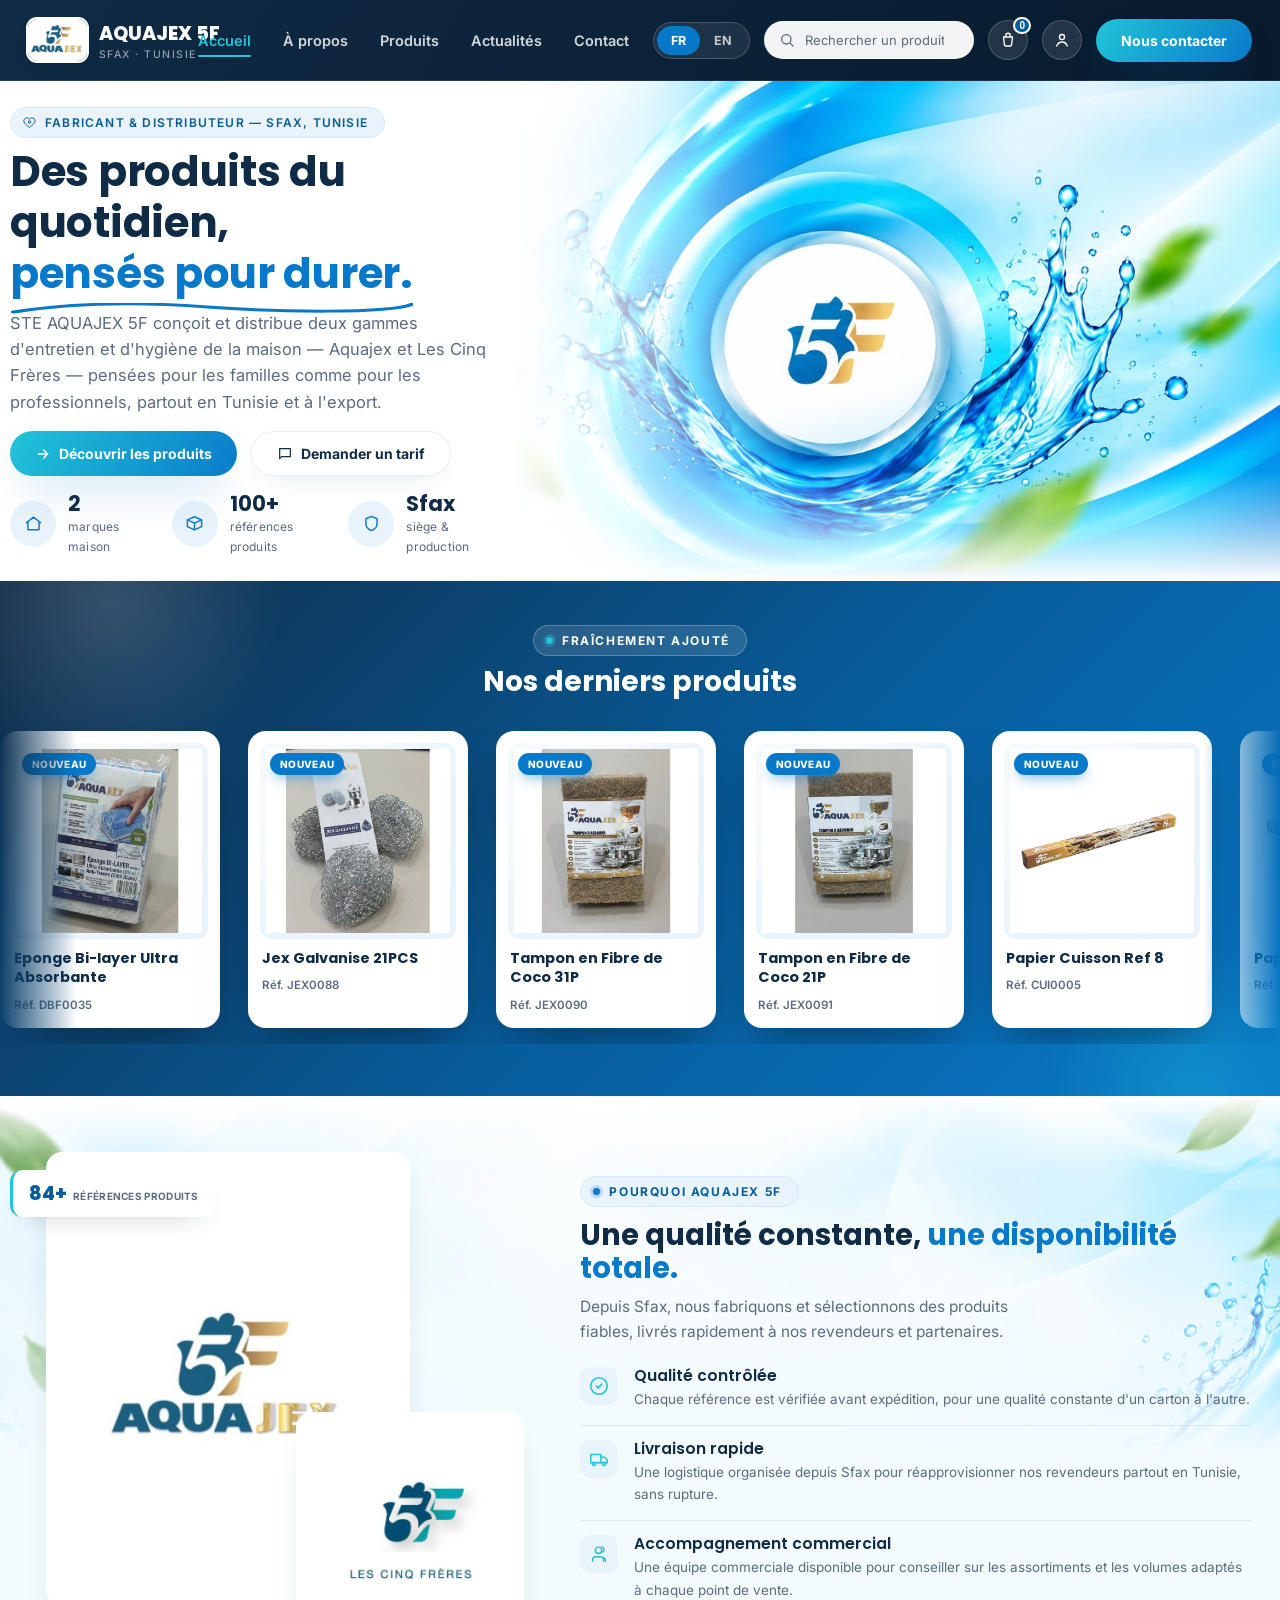
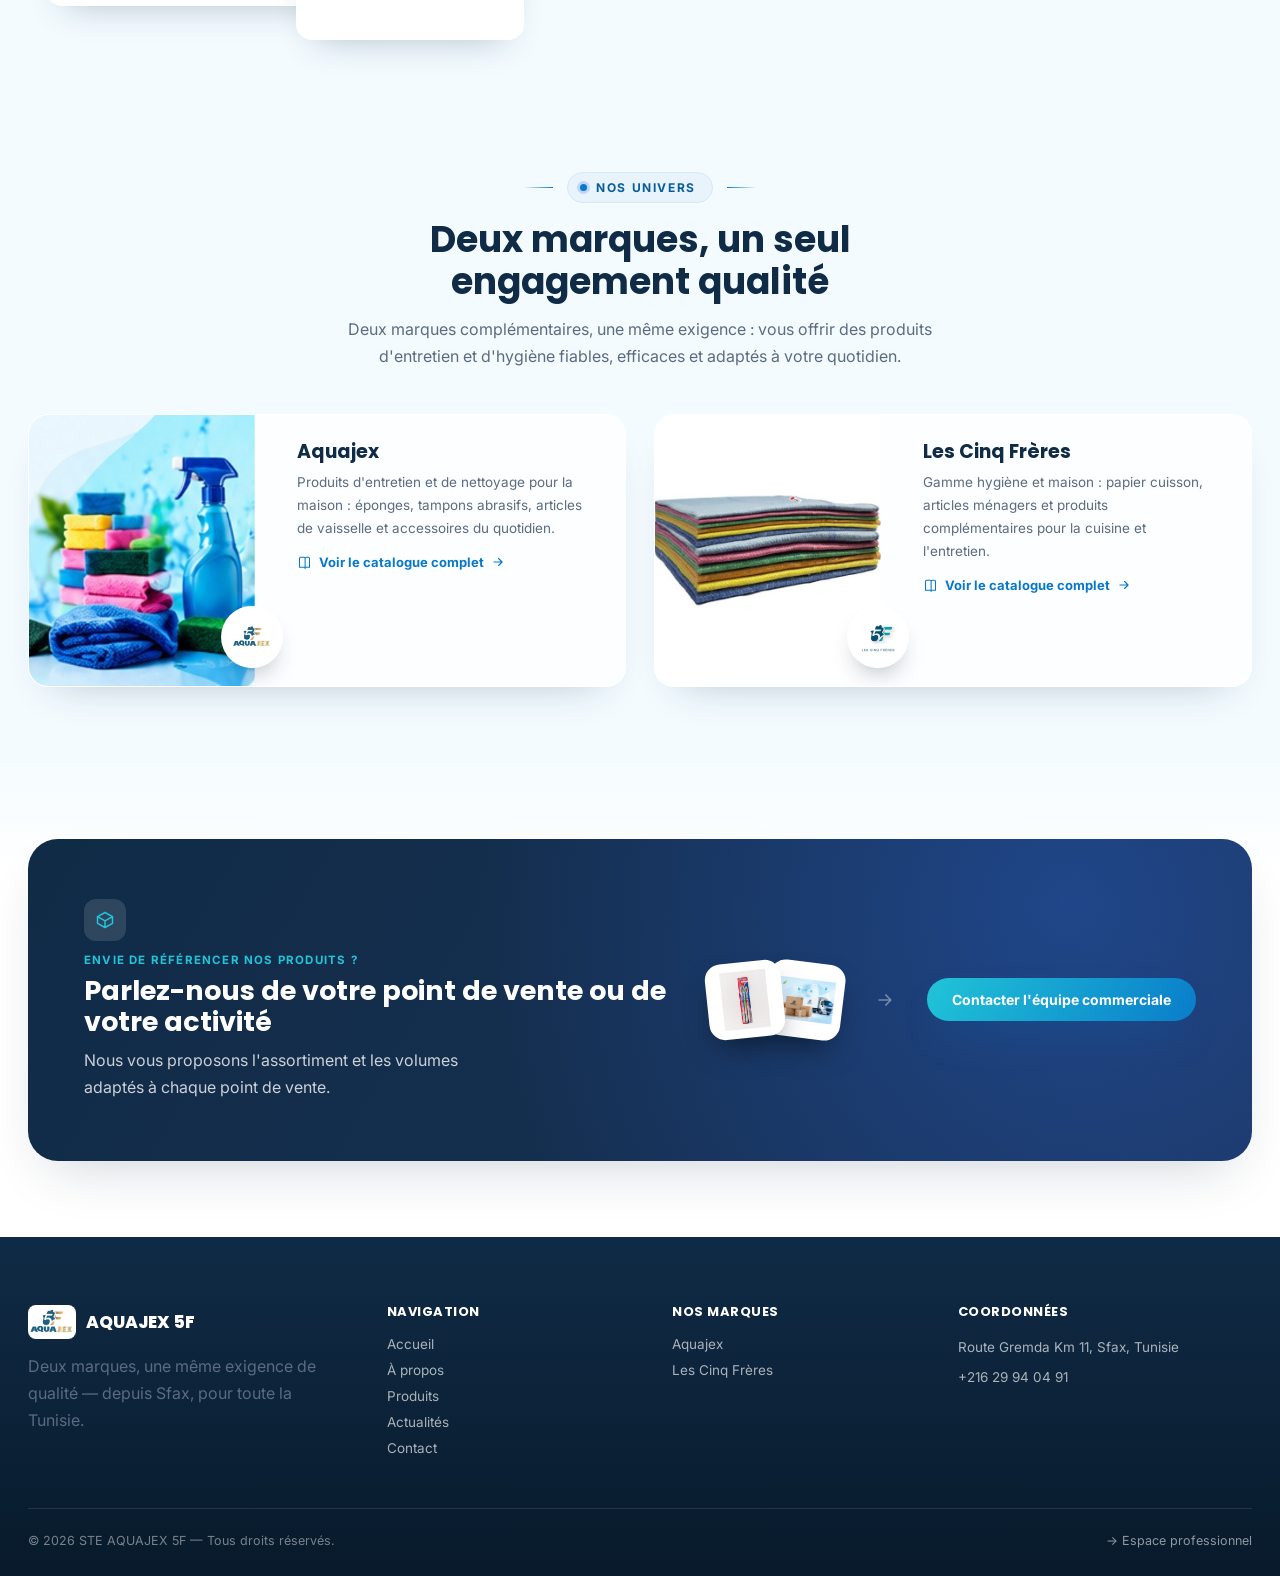
==== commit cff7a5a4: "Tighten homepage ticker: smaller backdrop, images fill the frame The gradient band was too tall and " ====
--- a/index.html
+++ b/index.html
@@ -9,7 +9,7 @@
 <link rel="preconnect" href="https://fonts.googleapis.com" />
 <link rel="preconnect" href="https://fonts.gstatic.com" crossorigin />
 <link href="https://fonts.googleapis.com/css2?family=Inter:wght@400;500;600;700&family=Poppins:wght@600;700;800&family=Caveat:wght@600;700&display=swap" rel="stylesheet" />
-<link rel="stylesheet" href="css/style.css?v=56" />
+<link rel="stylesheet" href="css/style.css?v=57" />
 </head>
 <body>
 
@@ -49,7 +49,7 @@
 </header>
 
 <section class="hero hero-with-banner">
-  <div class="hero-bg-photo"><img src="images/hero-accueil.jpg?v=56" alt="" /></div>
+  <div class="hero-bg-photo"><img src="images/hero-accueil.jpg?v=57" alt="" /></div>
   <div class="hero-bg-overlay"></div>
   <div class="container">
     <div class="hero-copy">
@@ -330,7 +330,7 @@
   </div>
 </div>
 
-<script src="js/main.js?v=56"></script>
+<script src="js/main.js?v=57"></script>
 <script>document.getElementById('year').textContent = new Date().getFullYear();</script>
 </body>
 </html>
--- a/css/style.css
+++ b/css/style.css
@@ -804,7 +804,7 @@
 .news-ticker-section {
   position: relative;
   overflow: hidden;
-  padding: 76px 0 88px;
+  padding: 44px 0 52px;
   background: linear-gradient(135deg, var(--navy) 0%, var(--blue-deep) 55%, var(--blue) 100%);
 }
 
@@ -840,8 +840,8 @@
   display: flex;
   flex-direction: column;
   align-items: center;
-  gap: 12px;
-  margin-bottom: 42px;
+  gap: 10px;
+  margin-bottom: 26px;
 }
 
 .news-ticker-head .eyebrow {
@@ -852,7 +852,7 @@
 
 .news-ticker-head h2 {
   color: #fff;
-  font-size: 34px;
+  font-size: 28px;
 }
 
 .eyebrow-pulse::before {
@@ -896,14 +896,14 @@
 
 .ticker-card {
   flex: 0 0 auto;
-  width: 250px;
+  width: 220px;
   background: #fff;
-  border-radius: 20px;
+  border-radius: 18px;
   box-shadow: 0 22px 46px -18px rgba(4, 12, 26, 0.5);
-  padding: 18px;
+  padding: 12px 12px 16px;
   display: flex;
   flex-direction: column;
-  gap: 14px;
+  gap: 10px;
   transition: transform 0.3s ease, box-shadow 0.3s ease;
 }
 
@@ -914,24 +914,29 @@
 
 .ticker-card .thumb {
   position: relative;
-  border-radius: 14px;
-  background: radial-gradient(circle at 32% 28%, #fff, var(--blue-soft) 78%);
-  aspect-ratio: 4 / 3;
-  display: flex;
-  align-items: center;
-  justify-content: center;
-  padding: 20px;
+  border-radius: 12px;
+  background: radial-gradient(circle at 32% 28%, #fff, var(--blue-soft) 85%);
+  aspect-ratio: 1 / 1;
+  display: flex;
+  align-items: center;
+  justify-content: center;
+  padding: 6px;
   overflow: hidden;
 }
 
 .ticker-card .thumb img {
-  max-width: 100%;
-  max-height: 100%;
+  width: 100%;
+  height: 100%;
   object-fit: contain;
 }
 
+.ticker-card .thumb .badge-tag.new {
+  box-shadow: 0 6px 14px -4px rgba(8, 121, 201, 0.55);
+}
+
 .ticker-card h4 {
-  font-size: 15px;
+  padding: 0 2px;
+  font-size: 14.5px;
   font-weight: 700;
   color: var(--navy);
   line-height: 1.35;
@@ -942,7 +947,8 @@
 }
 
 .ticker-card .ref {
-  font-size: 12px;
+  padding: 0 2px;
+  font-size: 11.5px;
   color: var(--muted);
   font-weight: 600;
 }
@@ -3382,16 +3388,15 @@
   }
 
   .news-ticker-section {
-    padding: 56px 0 64px;
+    padding: 36px 0 44px;
   }
 
   .news-ticker-head h2 {
-    font-size: 26px;
+    font-size: 23px;
   }
 
   .ticker-card {
-    width: 196px;
-    padding: 14px;
+    width: 180px;
   }
 
   .why-content .section-head {
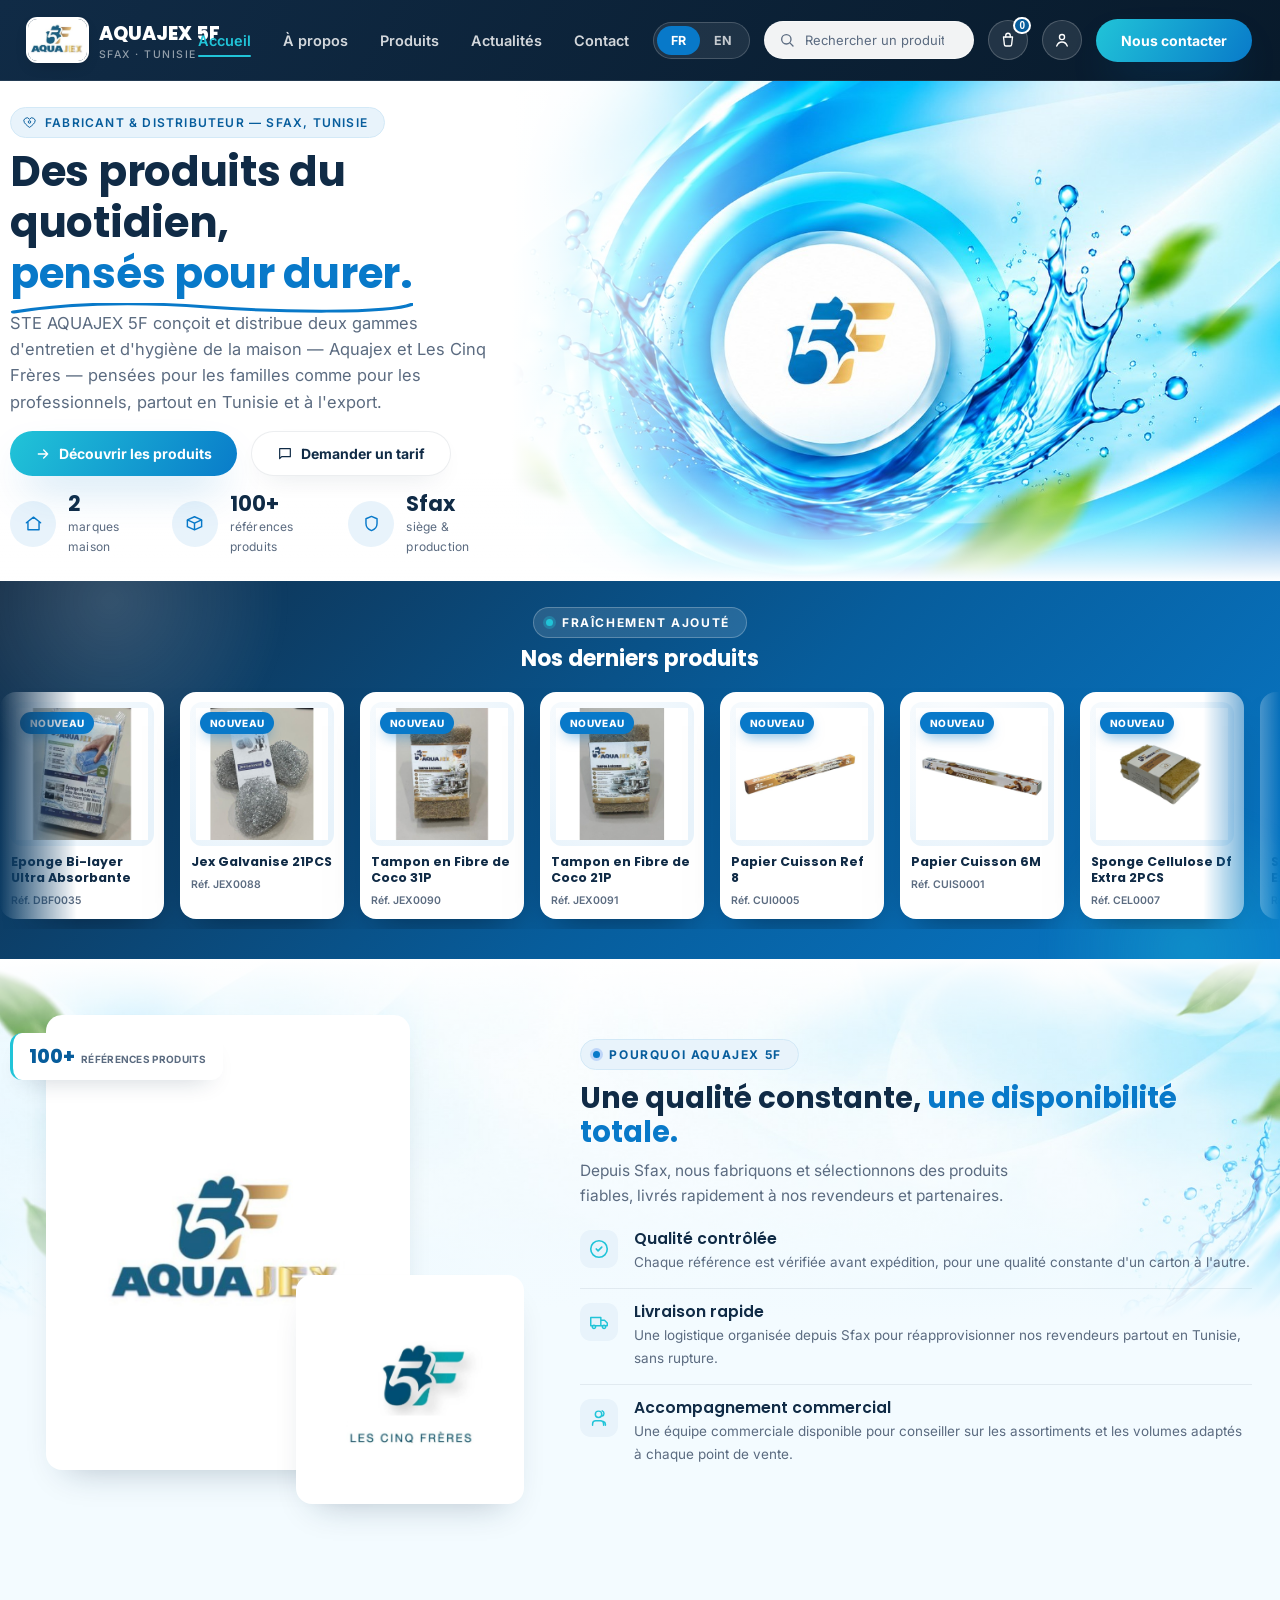
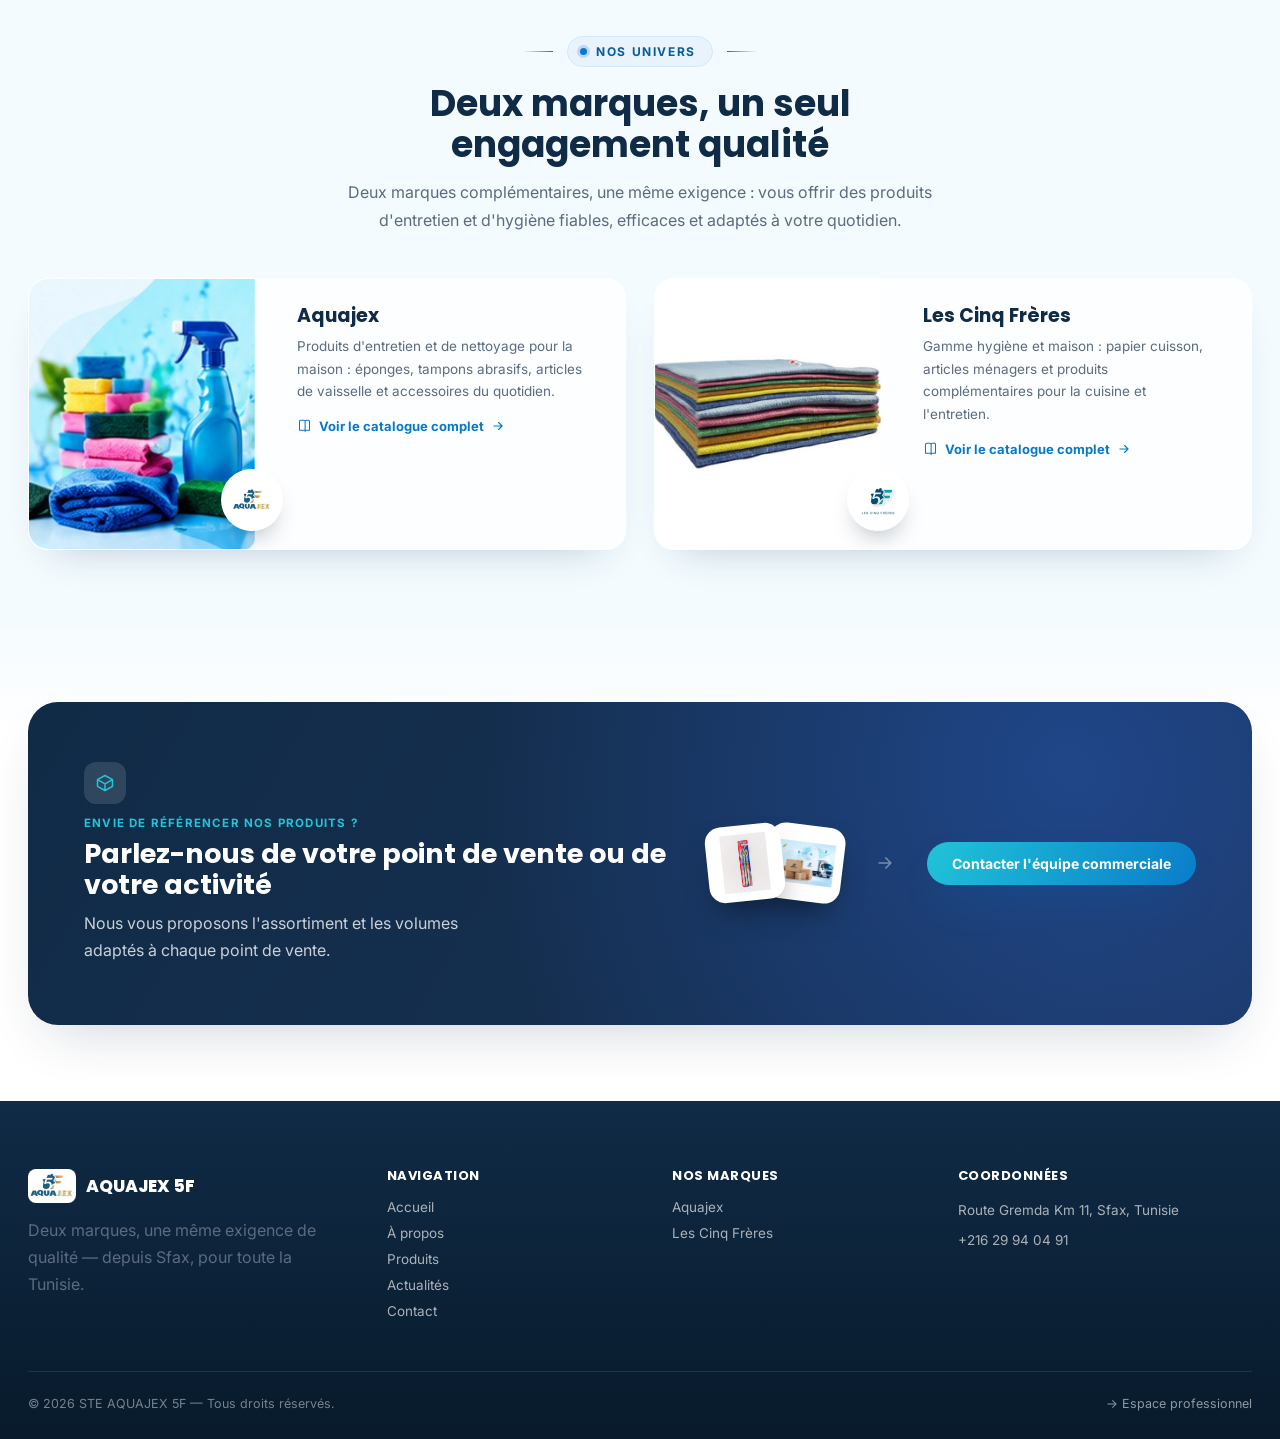
==== commit 50e78613: "Shrink the homepage ticker further — it was still too tall Cut the section padding, header spacing a" ====
--- a/index.html
+++ b/index.html
@@ -9,7 +9,7 @@
 <link rel="preconnect" href="https://fonts.googleapis.com" />
 <link rel="preconnect" href="https://fonts.gstatic.com" crossorigin />
 <link href="https://fonts.googleapis.com/css2?family=Inter:wght@400;500;600;700&family=Poppins:wght@600;700;800&family=Caveat:wght@600;700&display=swap" rel="stylesheet" />
-<link rel="stylesheet" href="css/style.css?v=57" />
+<link rel="stylesheet" href="css/style.css?v=58" />
 </head>
 <body>
 
@@ -49,7 +49,7 @@
 </header>
 
 <section class="hero hero-with-banner">
-  <div class="hero-bg-photo"><img src="images/hero-accueil.jpg?v=57" alt="" /></div>
+  <div class="hero-bg-photo"><img src="images/hero-accueil.jpg?v=58" alt="" /></div>
   <div class="hero-bg-overlay"></div>
   <div class="container">
     <div class="hero-copy">
@@ -330,7 +330,7 @@
   </div>
 </div>
 
-<script src="js/main.js?v=57"></script>
+<script src="js/main.js?v=58"></script>
 <script>document.getElementById('year').textContent = new Date().getFullYear();</script>
 </body>
 </html>
--- a/css/style.css
+++ b/css/style.css
@@ -804,7 +804,7 @@
 .news-ticker-section {
   position: relative;
   overflow: hidden;
-  padding: 44px 0 52px;
+  padding: 26px 0 30px;
   background: linear-gradient(135deg, var(--navy) 0%, var(--blue-deep) 55%, var(--blue) 100%);
 }
 
@@ -840,8 +840,8 @@
   display: flex;
   flex-direction: column;
   align-items: center;
-  gap: 10px;
-  margin-bottom: 26px;
+  gap: 8px;
+  margin-bottom: 16px;
 }
 
 .news-ticker-head .eyebrow {
@@ -852,7 +852,7 @@
 
 .news-ticker-head h2 {
   color: #fff;
-  font-size: 28px;
+  font-size: 22px;
 }
 
 .eyebrow-pulse::before {
@@ -875,9 +875,9 @@
 
 .news-ticker-track {
   display: flex;
-  gap: 28px;
+  gap: 16px;
   width: max-content;
-  padding: 6px 0 16px;
+  padding: 4px 0 10px;
   animation: ticker-scroll 38s linear infinite;
 }
 
@@ -896,14 +896,14 @@
 
 .ticker-card {
   flex: 0 0 auto;
-  width: 220px;
+  width: 164px;
   background: #fff;
-  border-radius: 18px;
-  box-shadow: 0 22px 46px -18px rgba(4, 12, 26, 0.5);
-  padding: 12px 12px 16px;
+  border-radius: 16px;
+  box-shadow: 0 18px 36px -16px rgba(4, 12, 26, 0.5);
+  padding: 10px 10px 12px;
   display: flex;
   flex-direction: column;
-  gap: 10px;
+  gap: 8px;
   transition: transform 0.3s ease, box-shadow 0.3s ease;
 }
 
@@ -935,11 +935,11 @@
 }
 
 .ticker-card h4 {
-  padding: 0 2px;
-  font-size: 14.5px;
+  padding: 0 1px;
+  font-size: 12.5px;
   font-weight: 700;
   color: var(--navy);
-  line-height: 1.35;
+  line-height: 1.3;
   display: -webkit-box;
   -webkit-line-clamp: 2;
   -webkit-box-orient: vertical;
@@ -947,8 +947,8 @@
 }
 
 .ticker-card .ref {
-  padding: 0 2px;
-  font-size: 11.5px;
+  padding: 0 1px;
+  font-size: 10.5px;
   color: var(--muted);
   font-weight: 600;
 }
@@ -3387,16 +3387,8 @@
     grid-template-columns: 1fr;
   }
 
-  .news-ticker-section {
-    padding: 36px 0 44px;
-  }
-
-  .news-ticker-head h2 {
-    font-size: 23px;
-  }
-
   .ticker-card {
-    width: 180px;
+    width: 144px;
   }
 
   .why-content .section-head {
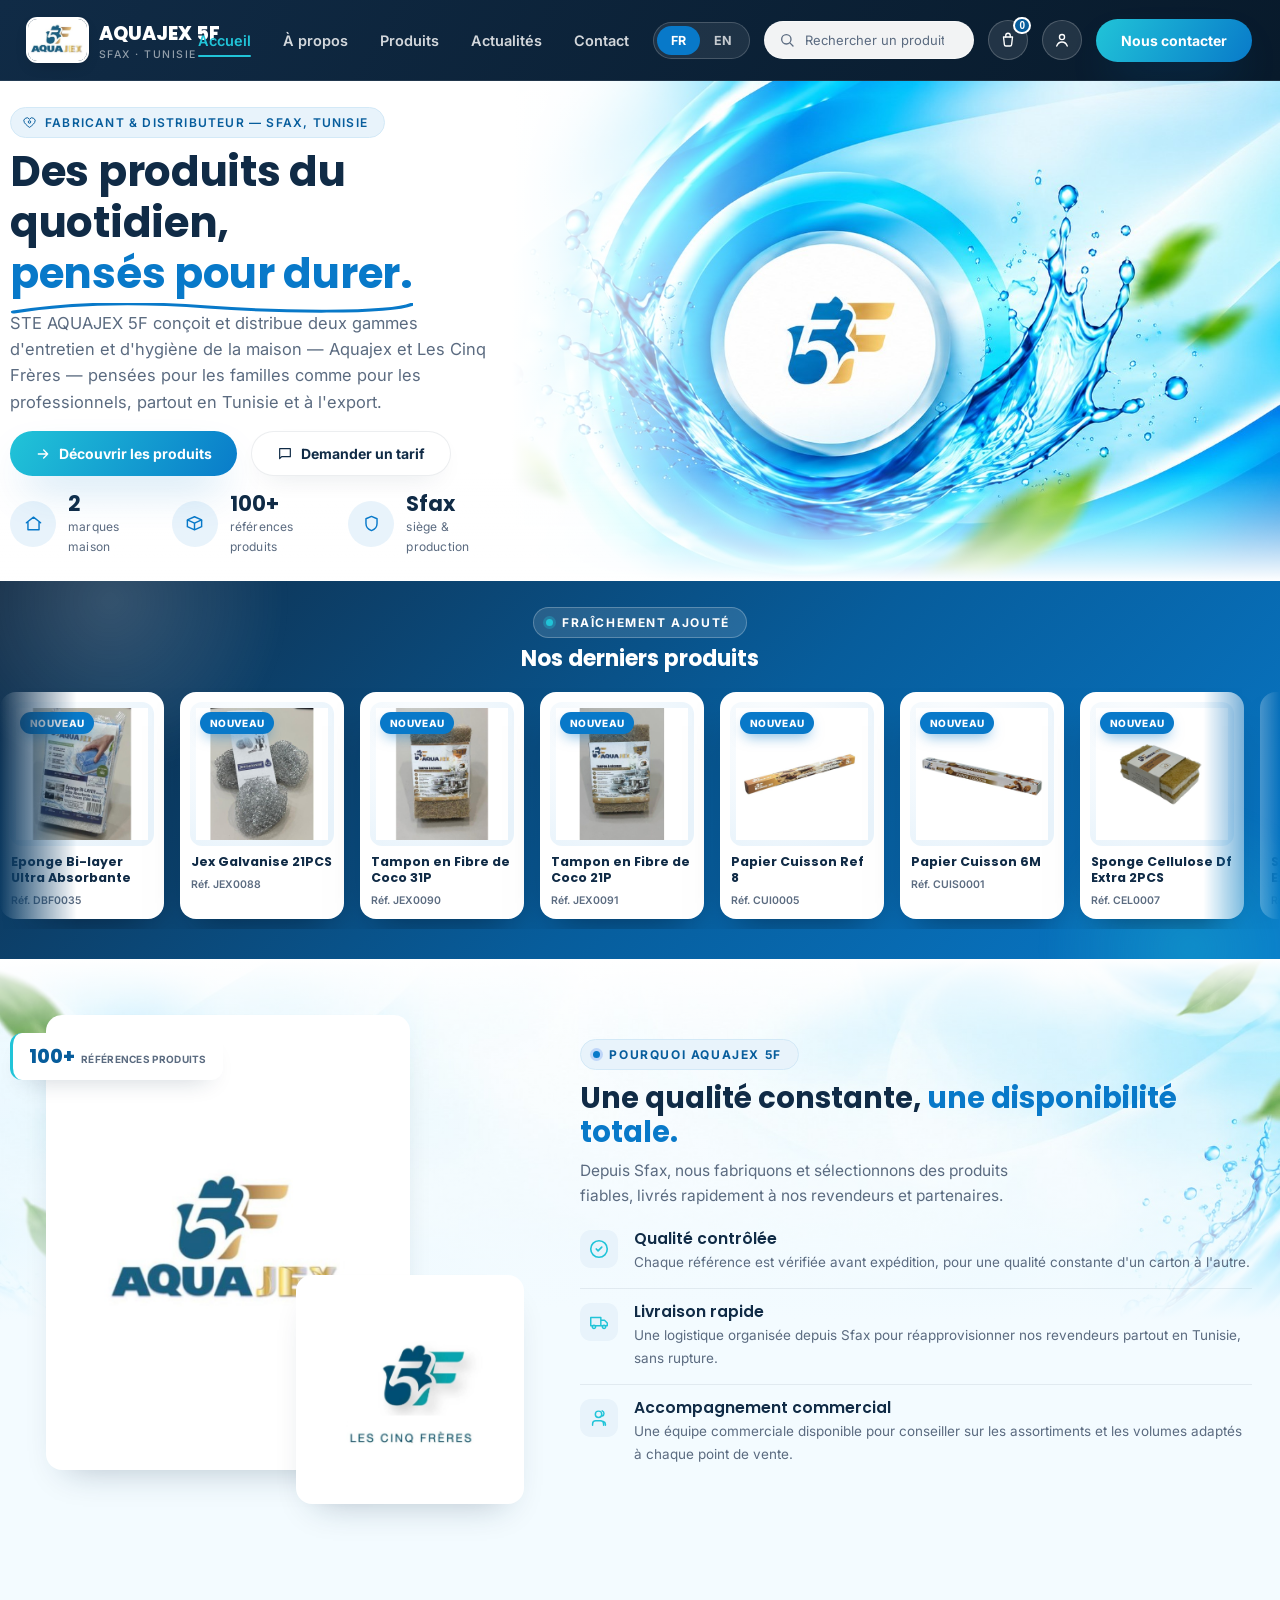
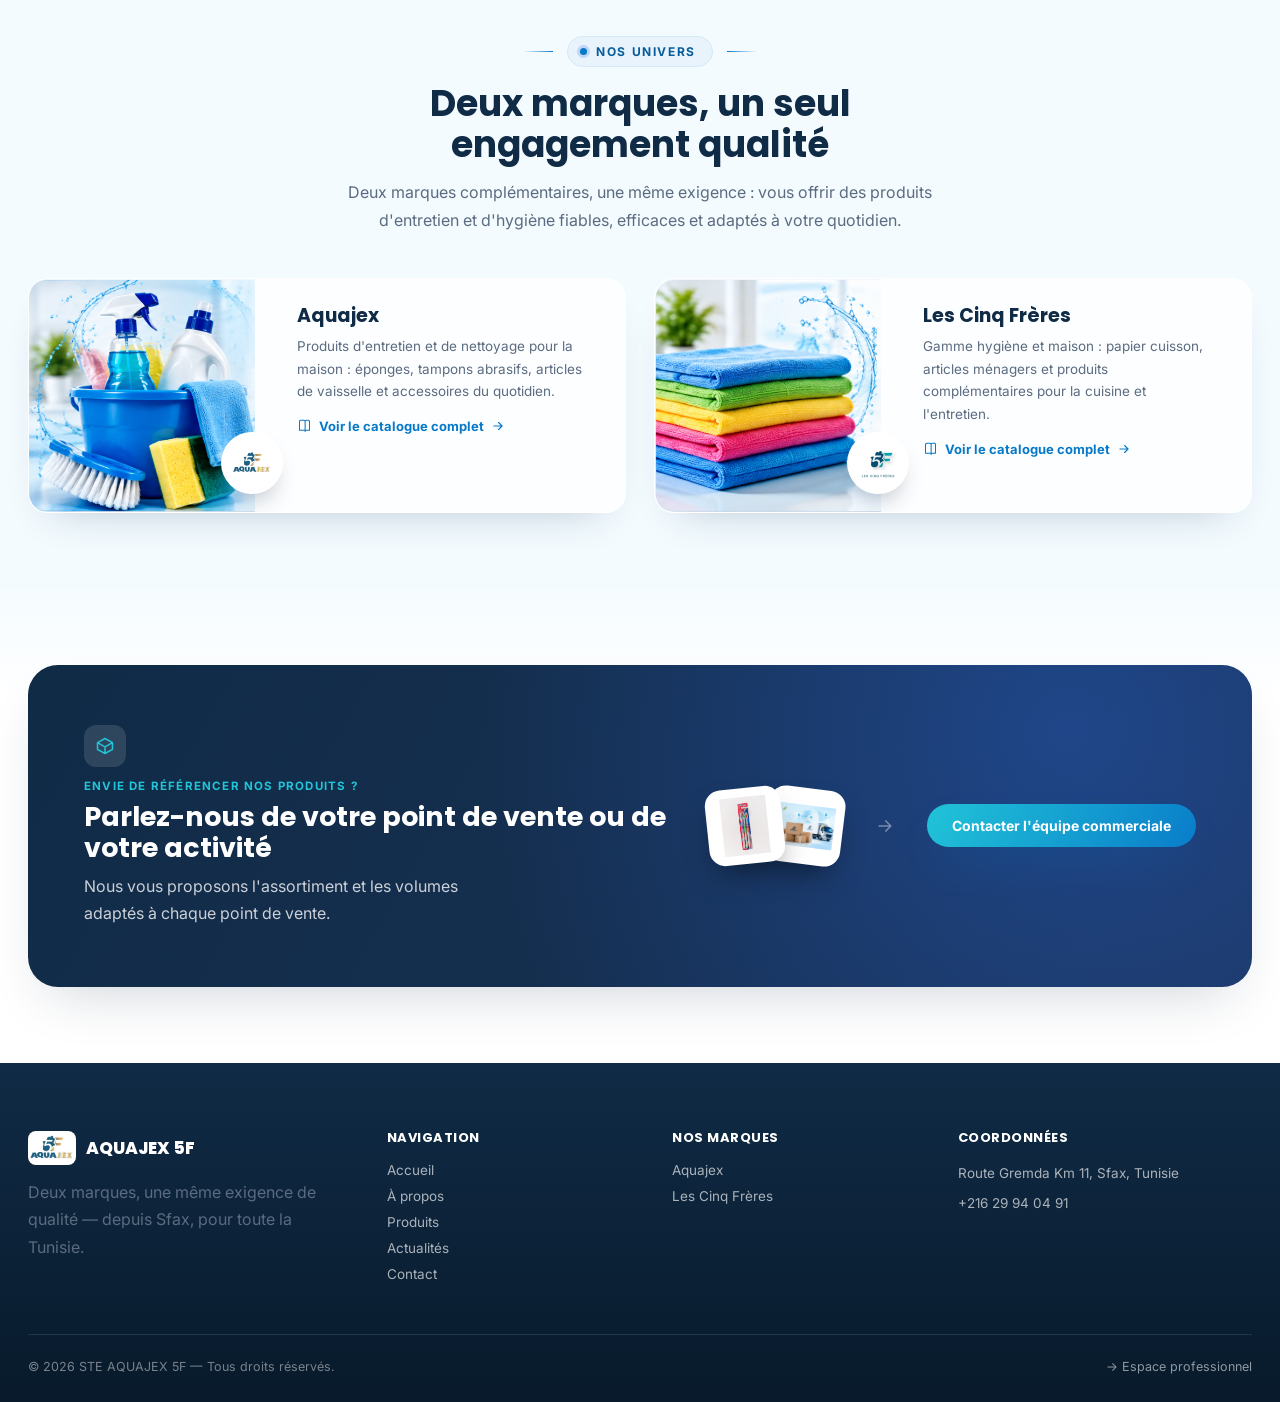
==== commit 98c59cbd: "Swap the homepage brand showcase photos for the new ones provided Co-Authored-By: Claude Sonnet 5 <n" ====
--- a/index.html
+++ b/index.html
@@ -177,7 +177,7 @@
     <div class="brand-showcase">
       <a href="products.html" class="brand-feature aquajex reveal">
         <div class="brand-feature-photo">
-          <img src="images/products/featured/brand-aquajex-photo.jpg" alt="Produits Aquajex" loading="lazy" />
+          <img src="images/brand-aquajex.png" alt="Produits Aquajex" loading="lazy" />
           <span class="brand-feature-badge">
             <img src="images/logo_aquajex.jpg" alt="Aquajex" />
           </span>
@@ -194,7 +194,7 @@
       </a>
       <a href="products.html" class="brand-feature cinq reveal">
         <div class="brand-feature-photo">
-          <img src="images/products/serpilliere.jpg" alt="Produits Les Cinq Frères" loading="lazy" />
+          <img src="images/brand-cinqfreres.png" alt="Produits Les Cinq Frères" loading="lazy" />
           <span class="brand-feature-badge">
             <img src="images/logo_cinq_freres.png" alt="Les Cinq Frères" />
           </span>
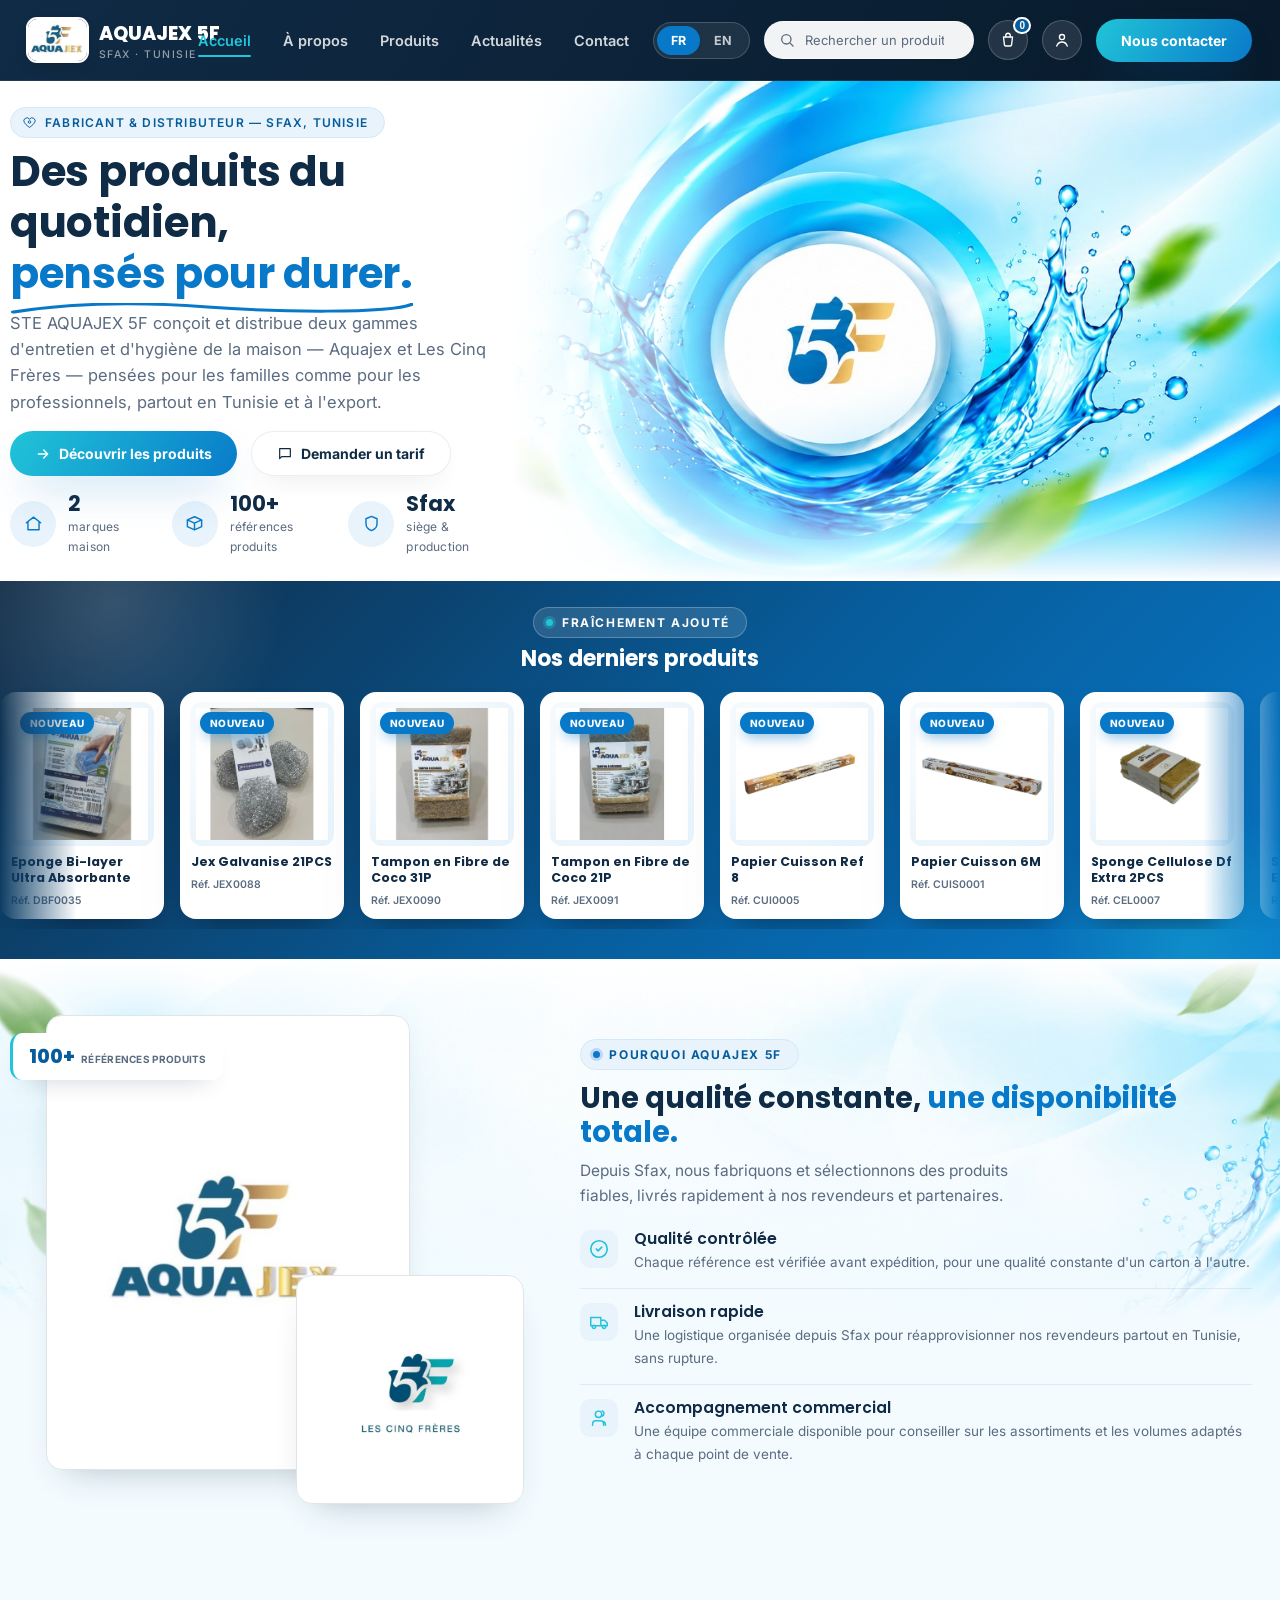
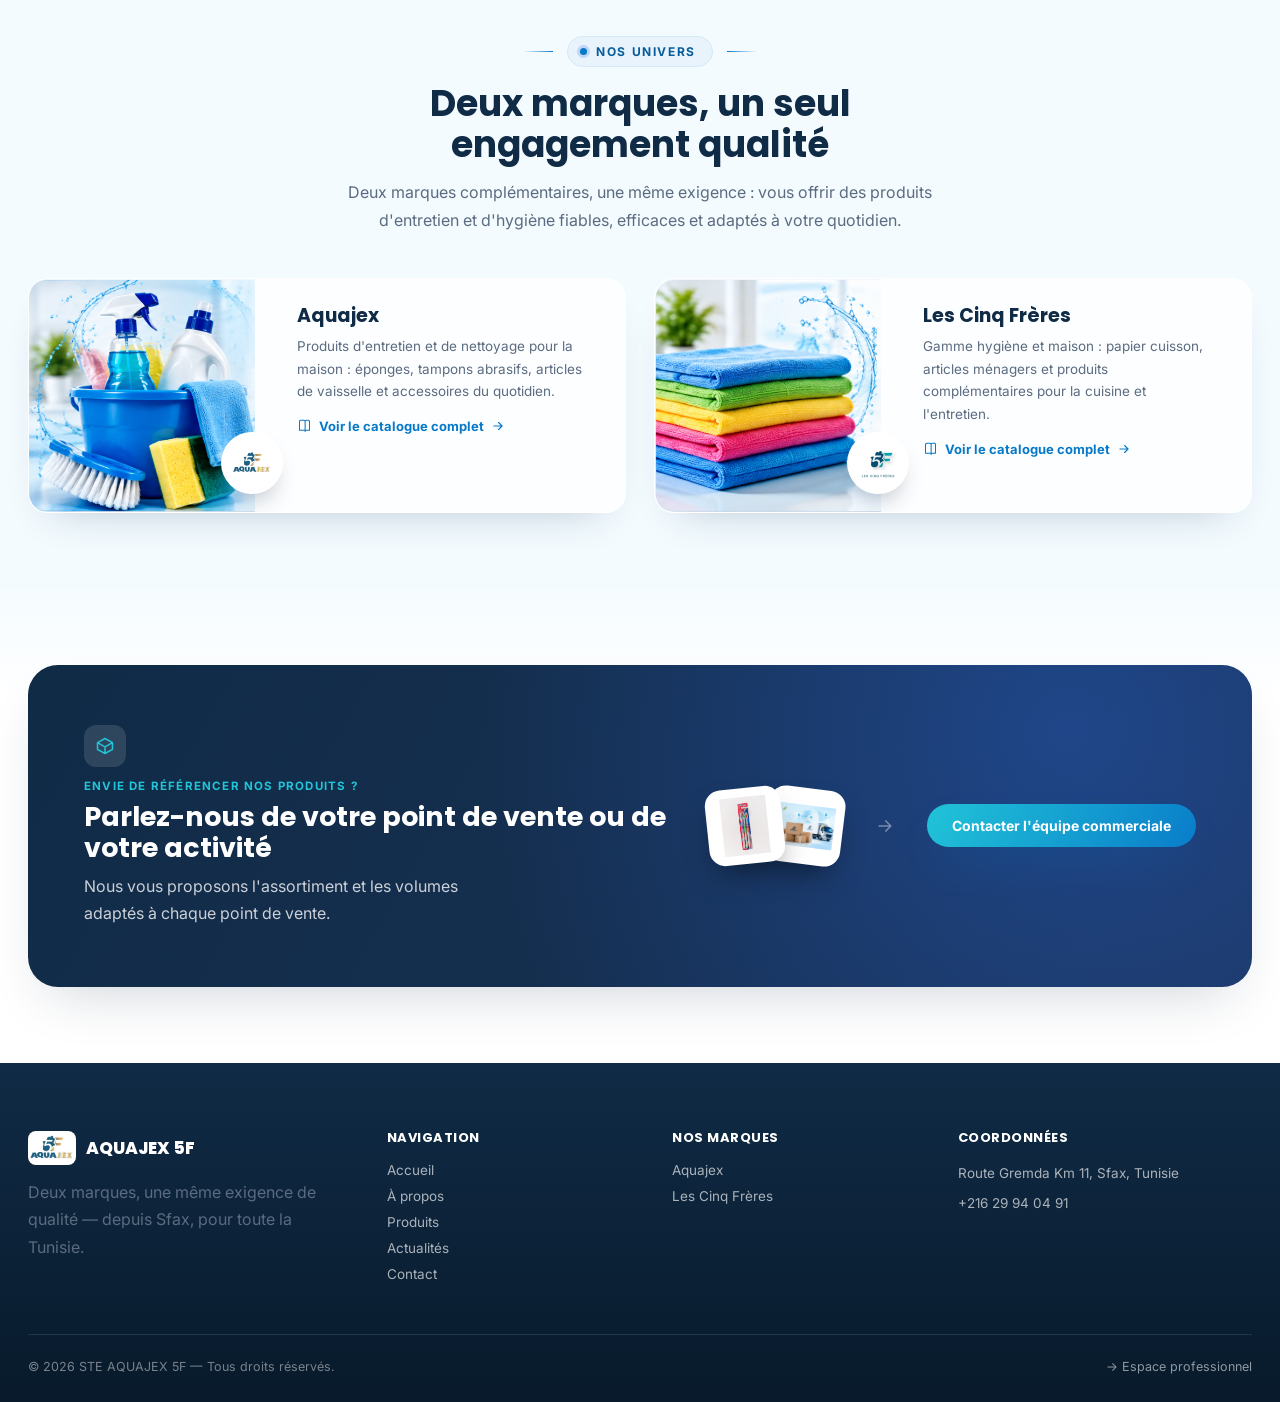
==== commit 315bc17b: "Balance the two brand logo tiles and add a thin frame The Les Cinq Frères logo file has almost no in" ====
--- a/index.html
+++ b/index.html
@@ -9,7 +9,7 @@
 <link rel="preconnect" href="https://fonts.googleapis.com" />
 <link rel="preconnect" href="https://fonts.gstatic.com" crossorigin />
 <link href="https://fonts.googleapis.com/css2?family=Inter:wght@400;500;600;700&family=Poppins:wght@600;700;800&family=Caveat:wght@600;700&display=swap" rel="stylesheet" />
-<link rel="stylesheet" href="css/style.css?v=58" />
+<link rel="stylesheet" href="css/style.css?v=59" />
 </head>
 <body>
 
@@ -49,7 +49,7 @@
 </header>
 
 <section class="hero hero-with-banner">
-  <div class="hero-bg-photo"><img src="images/hero-accueil.jpg?v=58" alt="" /></div>
+  <div class="hero-bg-photo"><img src="images/hero-accueil.jpg?v=59" alt="" /></div>
   <div class="hero-bg-overlay"></div>
   <div class="container">
     <div class="hero-copy">
@@ -330,7 +330,7 @@
   </div>
 </div>
 
-<script src="js/main.js?v=58"></script>
+<script src="js/main.js?v=59"></script>
 <script>document.getElementById('year').textContent = new Date().getFullYear();</script>
 </body>
 </html>
--- a/css/style.css
+++ b/css/style.css
@@ -1123,11 +1123,17 @@
 
 .why-photo-logo {
   background: #fff;
+  outline: 1px solid rgba(16, 43, 70, 0.12);
+  outline-offset: -1px;
 }
 
 .why-photo-logo img {
   object-fit: contain;
   padding: 14%;
+}
+
+.why-photo-2.why-photo-logo img {
+  padding: 21%;
 }
 
 .why-photo-1 {
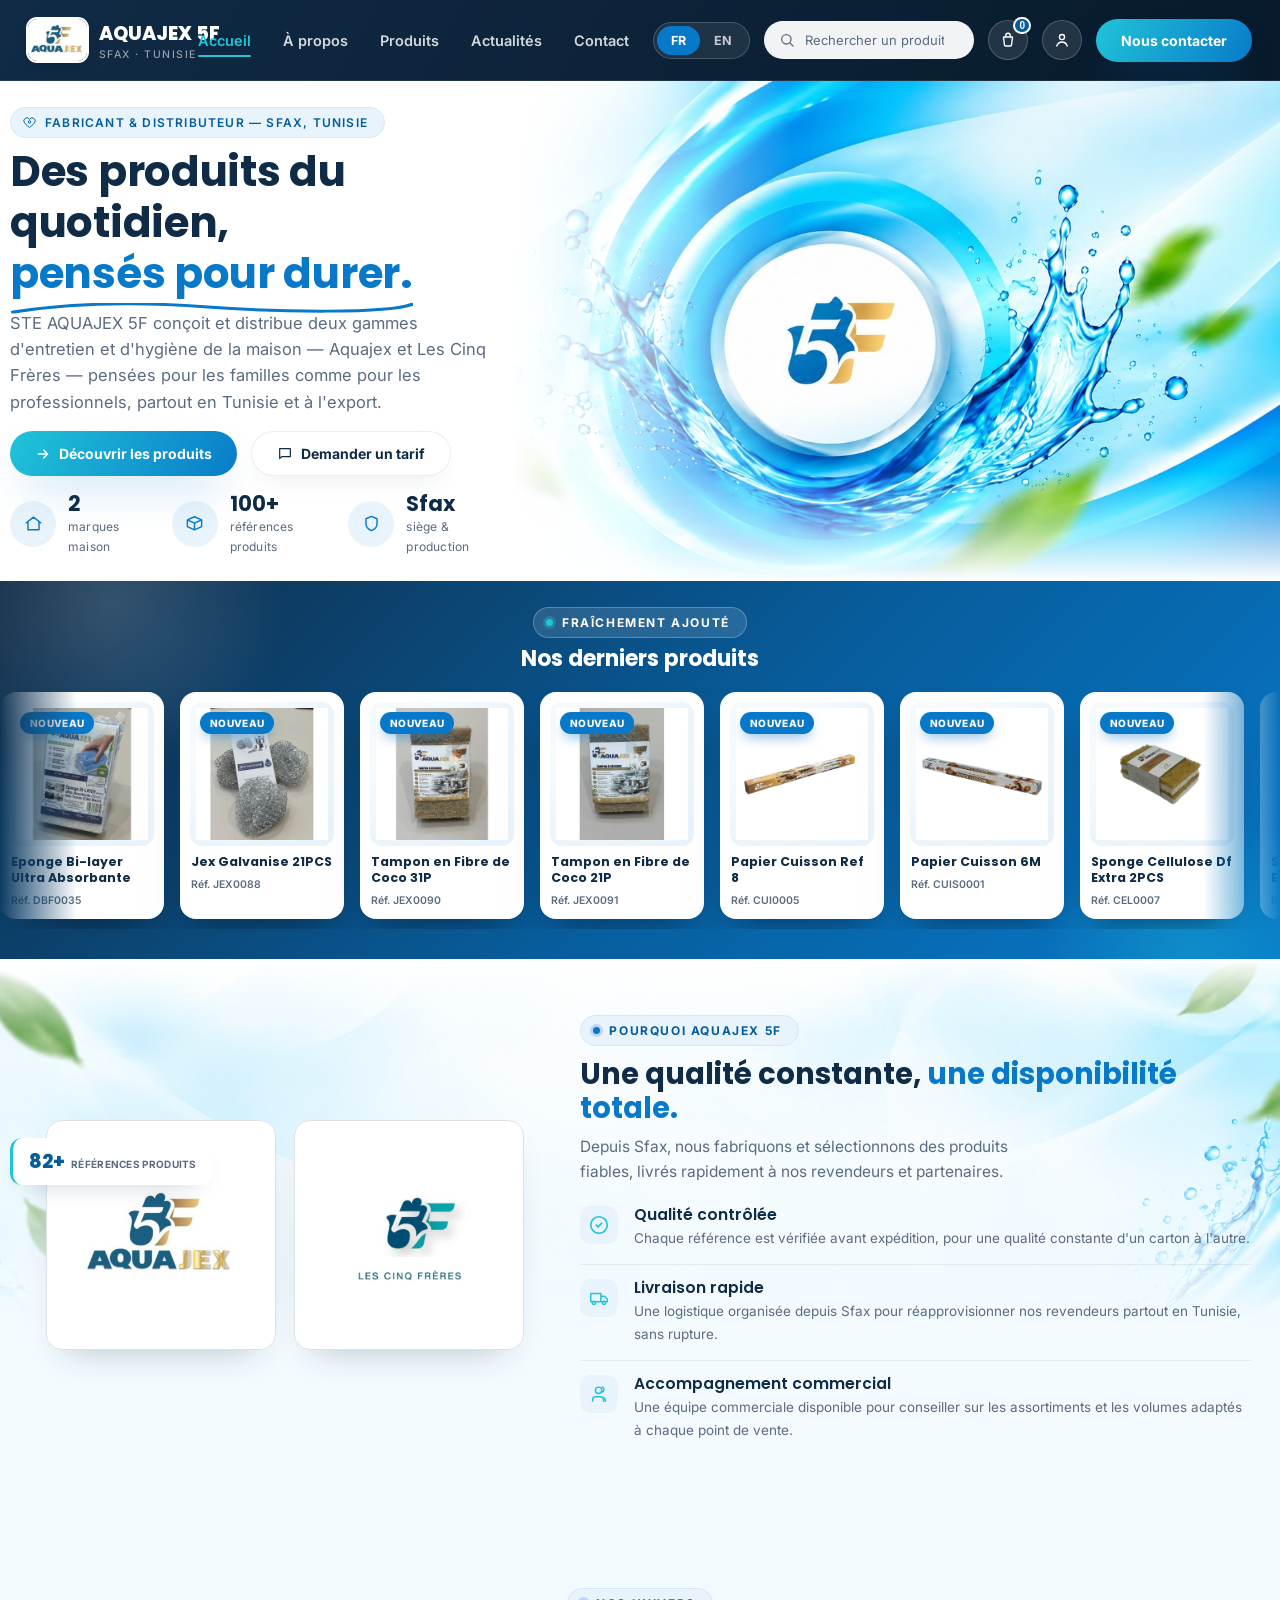
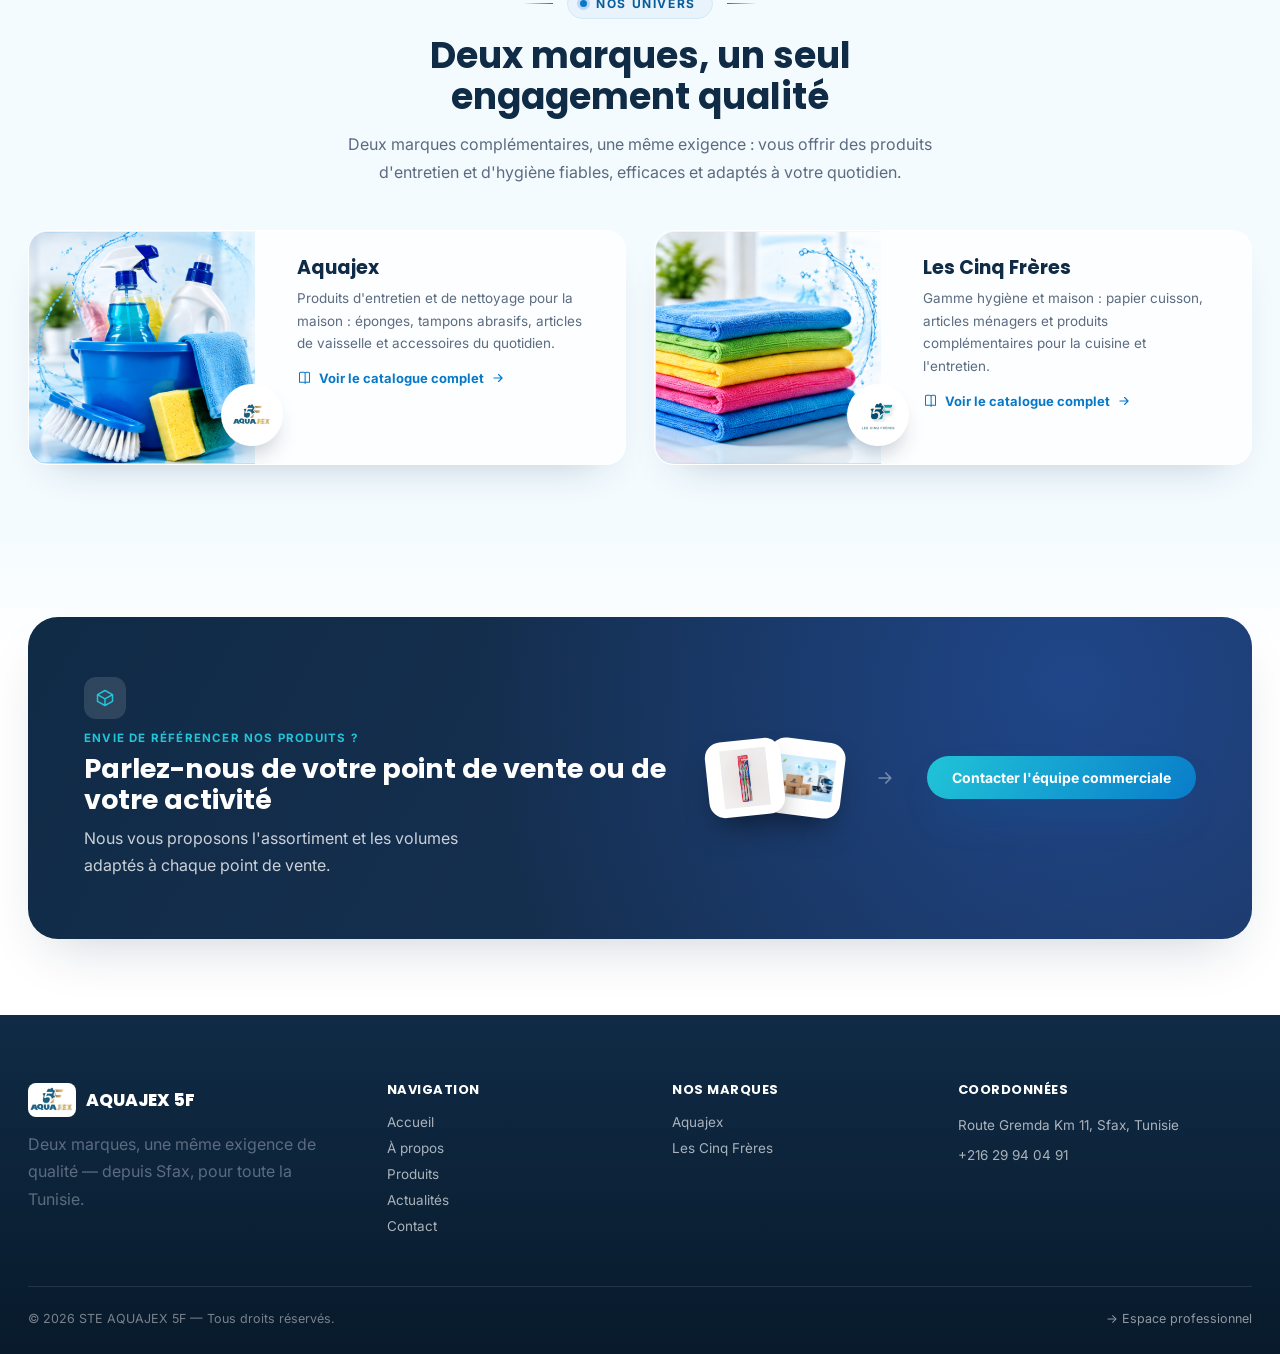
==== commit 81c10e9f: "Make the two homepage brand logo tiles the same size Replace the overlapping big/small photo composi" ====
--- a/index.html
+++ b/index.html
@@ -9,7 +9,7 @@
 <link rel="preconnect" href="https://fonts.googleapis.com" />
 <link rel="preconnect" href="https://fonts.gstatic.com" crossorigin />
 <link href="https://fonts.googleapis.com/css2?family=Inter:wght@400;500;600;700&family=Poppins:wght@600;700;800&family=Caveat:wght@600;700&display=swap" rel="stylesheet" />
-<link rel="stylesheet" href="css/style.css?v=59" />
+<link rel="stylesheet" href="css/style.css?v=60" />
 </head>
 <body>
 
@@ -49,7 +49,7 @@
 </header>
 
 <section class="hero hero-with-banner">
-  <div class="hero-bg-photo"><img src="images/hero-accueil.jpg?v=59" alt="" /></div>
+  <div class="hero-bg-photo"><img src="images/hero-accueil.jpg?v=60" alt="" /></div>
   <div class="hero-bg-overlay"></div>
   <div class="container">
     <div class="hero-copy">
@@ -111,12 +111,14 @@
   <div class="deco-blob deco-2"></div>
   <div class="container">
     <div class="why-split">
-      <div class="why-media reveal">
-        <div class="why-photo why-photo-1 why-photo-logo">
-          <img src="images/logo_aquajex.jpg" alt="Logo Aquajex" loading="lazy" />
-        </div>
-        <div class="why-photo why-photo-2 why-photo-logo">
-          <img src="images/logo_cinq_freres.png" alt="Logo Les Cinq Frères" loading="lazy" />
+      <div class="why-media why-media-equal reveal">
+        <div class="why-logo-pair">
+          <div class="why-photo why-photo-logo">
+            <img src="images/logo_aquajex.jpg" alt="Logo Aquajex" loading="lazy" />
+          </div>
+          <div class="why-photo why-photo-logo">
+            <img src="images/logo_cinq_freres.png" alt="Logo Les Cinq Frères" loading="lazy" />
+          </div>
         </div>
         <div class="why-badge">
           <strong data-count="100" data-suffix="+">0</strong>
@@ -330,7 +332,7 @@
   </div>
 </div>
 
-<script src="js/main.js?v=59"></script>
+<script src="js/main.js?v=60"></script>
 <script>document.getElementById('year').textContent = new Date().getFullYear();</script>
 </body>
 </html>
--- a/css/style.css
+++ b/css/style.css
@@ -1123,7 +1123,7 @@
 
 .why-photo-logo {
   background: #fff;
-  outline: 1px solid rgba(16, 43, 70, 0.12);
+  outline: 1px solid rgba(16, 43, 70, 0.14);
   outline-offset: -1px;
 }
 
@@ -1132,7 +1132,21 @@
   padding: 14%;
 }
 
-.why-photo-2.why-photo-logo img {
+.why-media-equal {
+  padding-bottom: 0;
+}
+
+.why-logo-pair {
+  display: flex;
+  gap: 18px;
+}
+
+.why-logo-pair .why-photo {
+  flex: 1;
+  aspect-ratio: 1 / 1;
+}
+
+.why-logo-pair .why-photo:last-child img {
   padding: 21%;
 }
 
@@ -3279,6 +3293,10 @@
     min-height: 300px;
     max-width: 420px;
     margin: 0 auto;
+  }
+
+  .why-media-equal {
+    min-height: auto;
   }
 
   .hero.hero-compact.hero-with-visual .container {
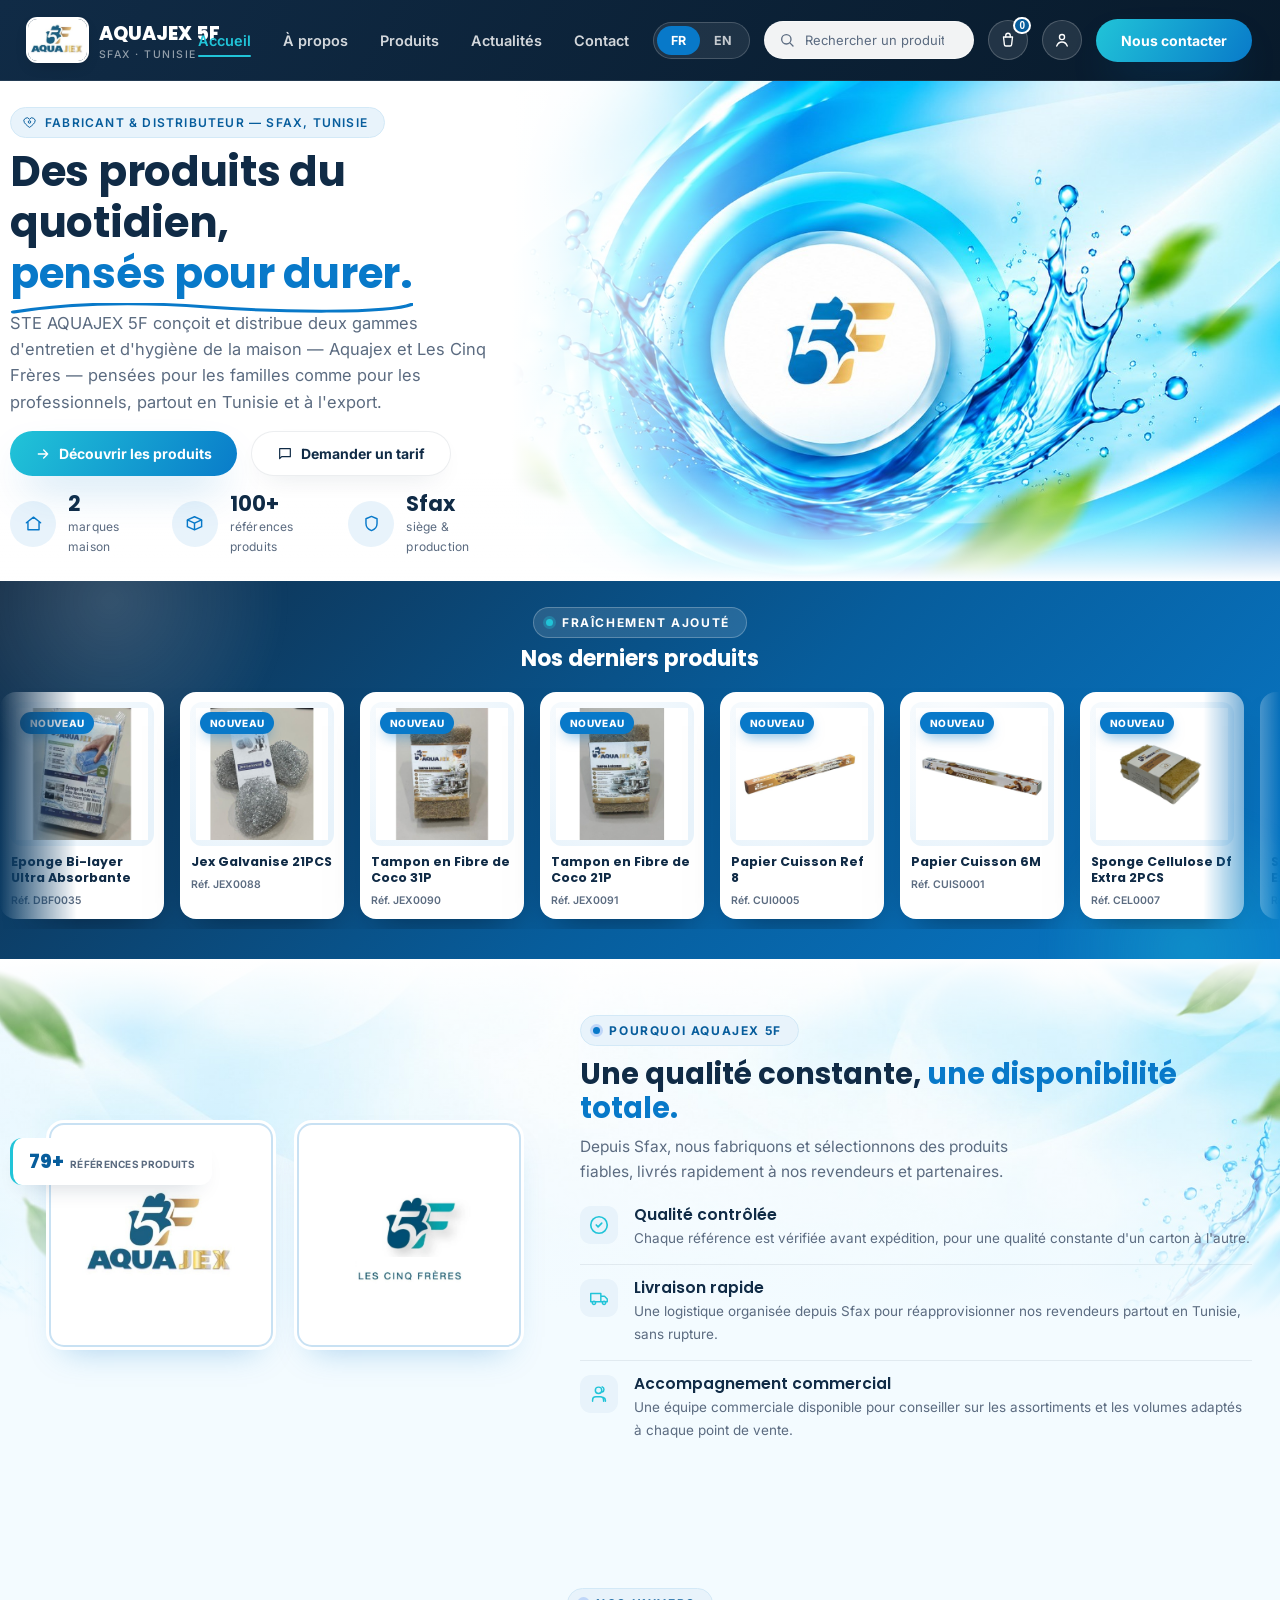
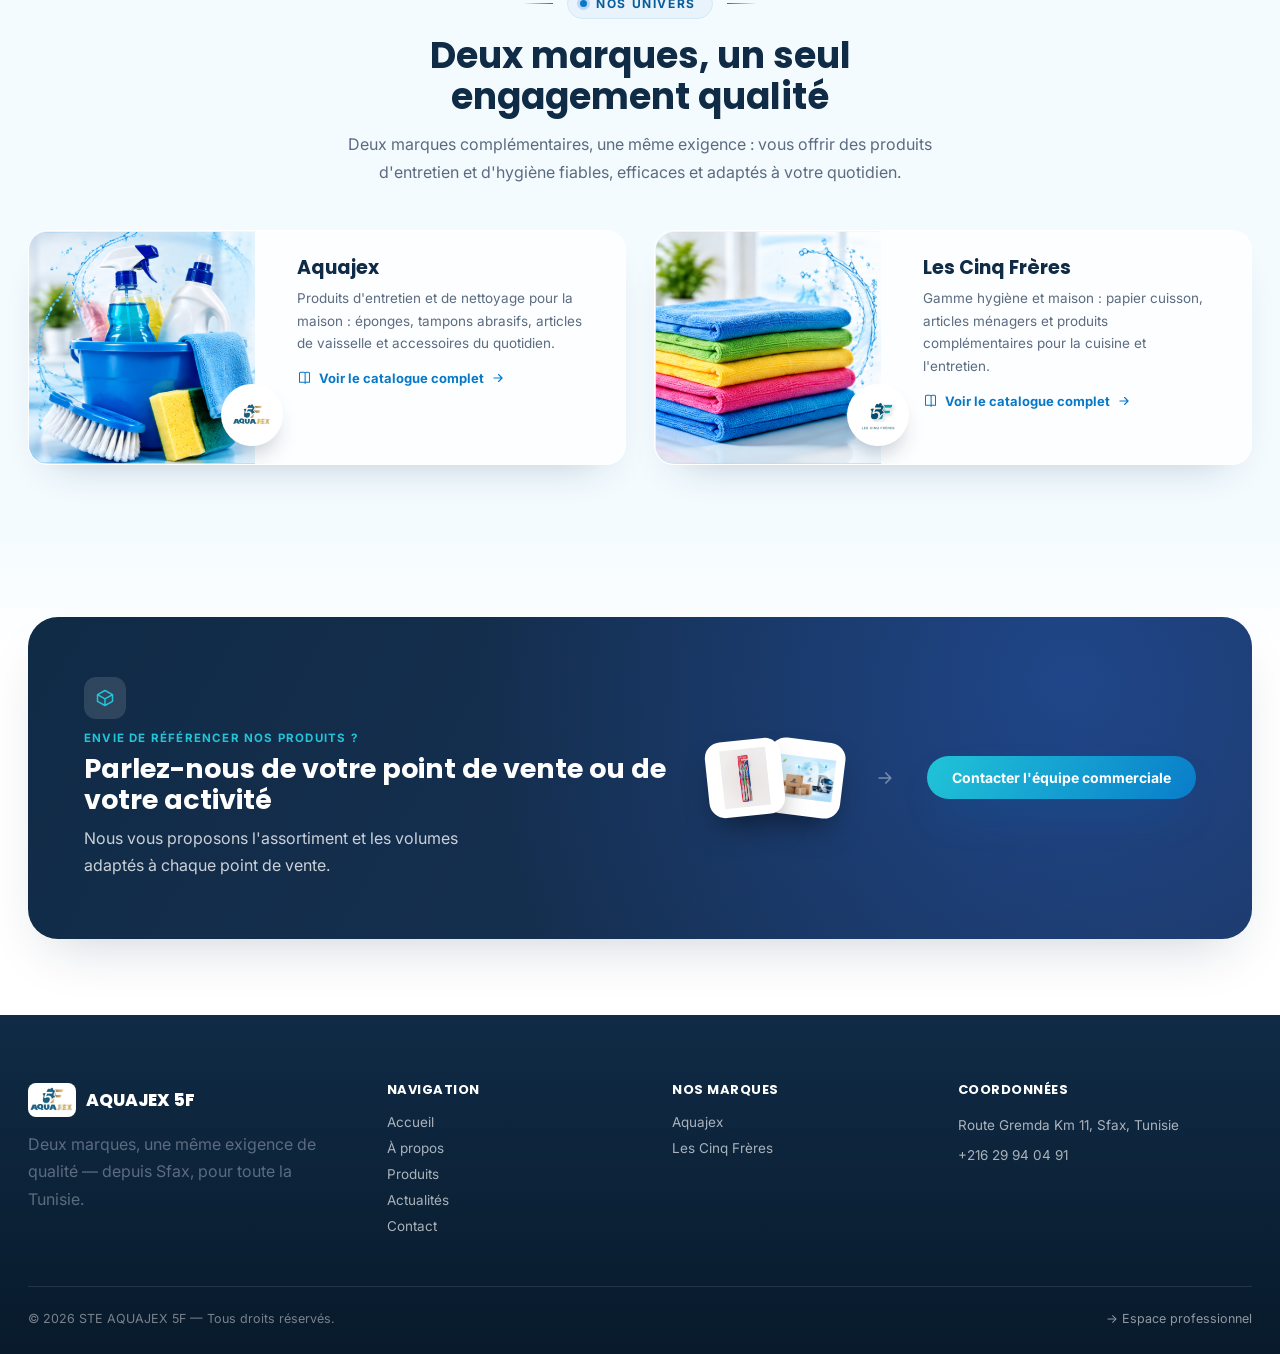
==== commit 5edba7b2: "Add a clearer decorative frame around the brand logo tiles The previous 1px neutral outline barely s" ====
--- a/index.html
+++ b/index.html
@@ -9,7 +9,7 @@
 <link rel="preconnect" href="https://fonts.googleapis.com" />
 <link rel="preconnect" href="https://fonts.gstatic.com" crossorigin />
 <link href="https://fonts.googleapis.com/css2?family=Inter:wght@400;500;600;700&family=Poppins:wght@600;700;800&family=Caveat:wght@600;700&display=swap" rel="stylesheet" />
-<link rel="stylesheet" href="css/style.css?v=60" />
+<link rel="stylesheet" href="css/style.css?v=61" />
 </head>
 <body>
 
@@ -49,7 +49,7 @@
 </header>
 
 <section class="hero hero-with-banner">
-  <div class="hero-bg-photo"><img src="images/hero-accueil.jpg?v=60" alt="" /></div>
+  <div class="hero-bg-photo"><img src="images/hero-accueil.jpg?v=61" alt="" /></div>
   <div class="hero-bg-overlay"></div>
   <div class="container">
     <div class="hero-copy">
@@ -332,7 +332,7 @@
   </div>
 </div>
 
-<script src="js/main.js?v=60"></script>
+<script src="js/main.js?v=61"></script>
 <script>document.getElementById('year').textContent = new Date().getFullYear();</script>
 </body>
 </html>
--- a/css/style.css
+++ b/css/style.css
@@ -1123,8 +1123,10 @@
 
 .why-photo-logo {
   background: #fff;
-  outline: 1px solid rgba(16, 43, 70, 0.14);
-  outline-offset: -1px;
+  box-shadow: 0 16px 32px -18px rgba(8, 121, 201, 0.35);
+  outline: 2px solid rgba(8, 121, 201, 0.22);
+  outline-offset: -5px;
+  border-radius: 18px;
 }
 
 .why-photo-logo img {
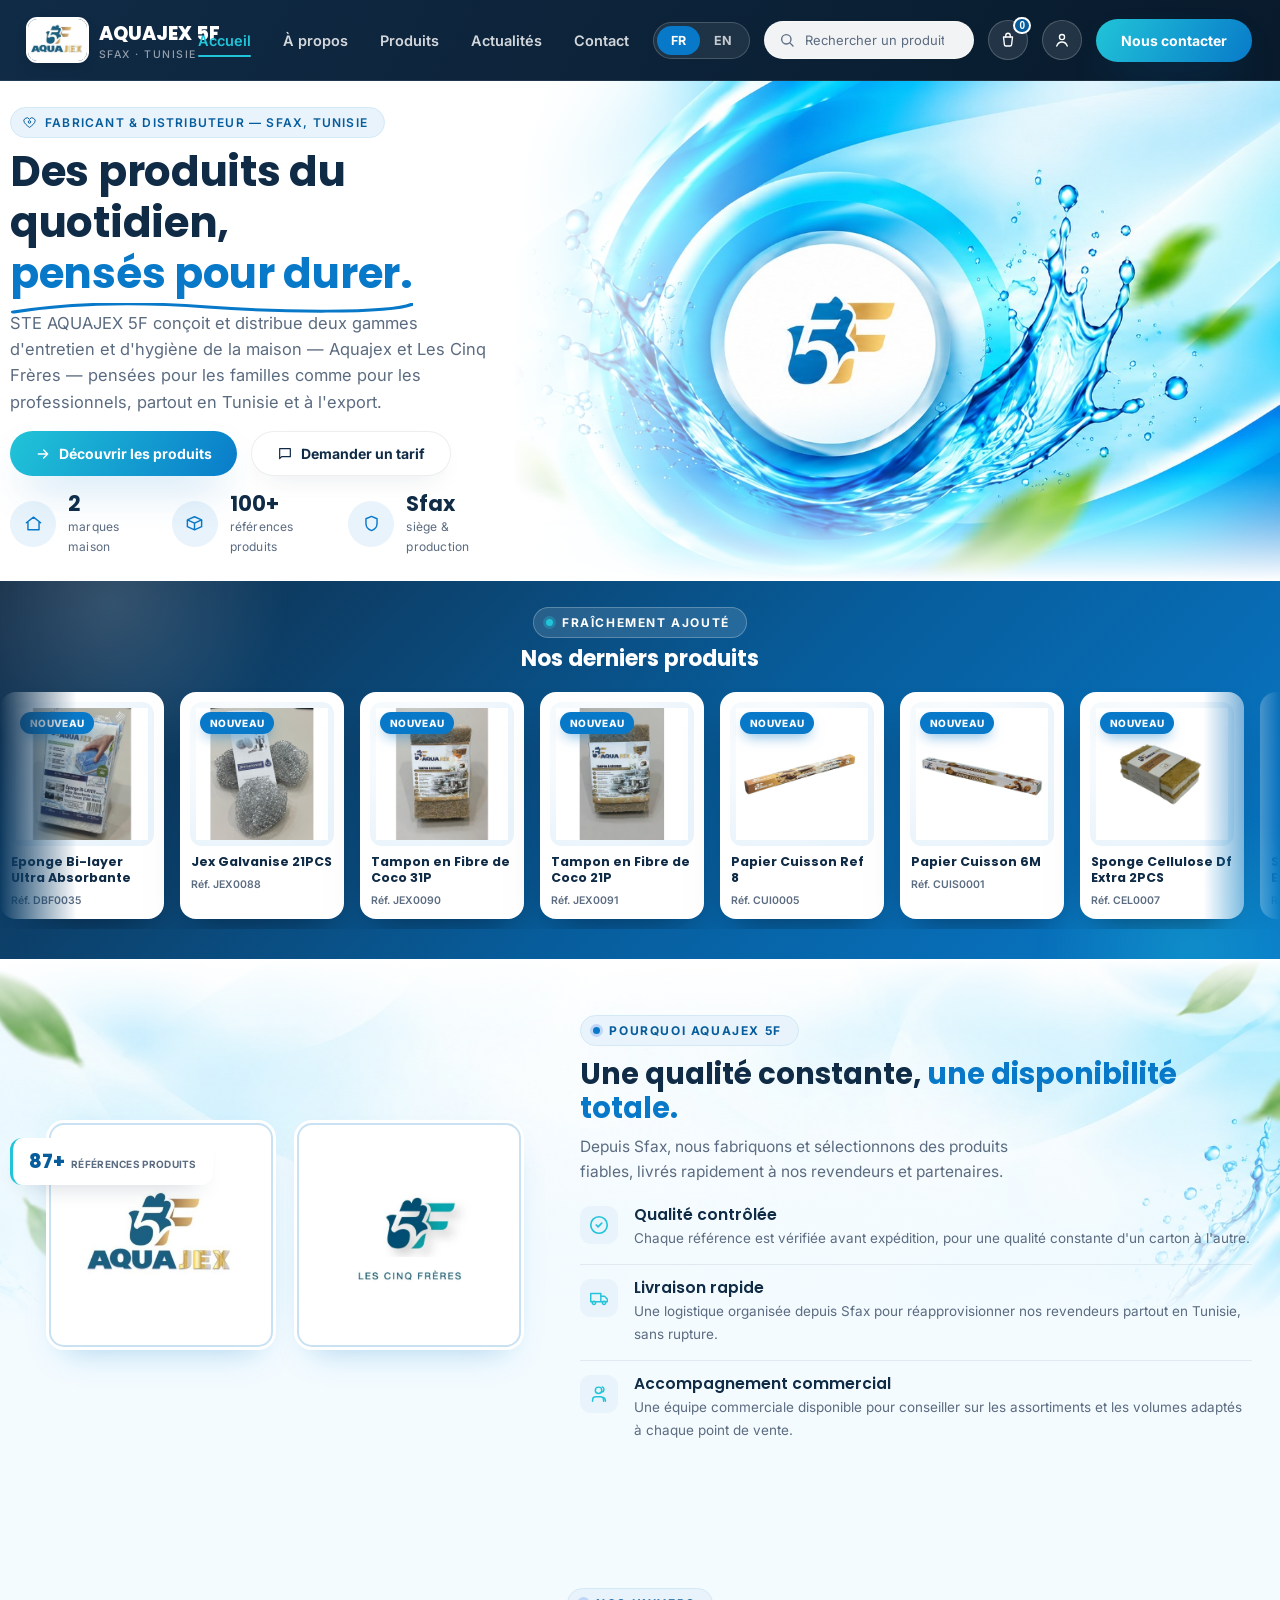
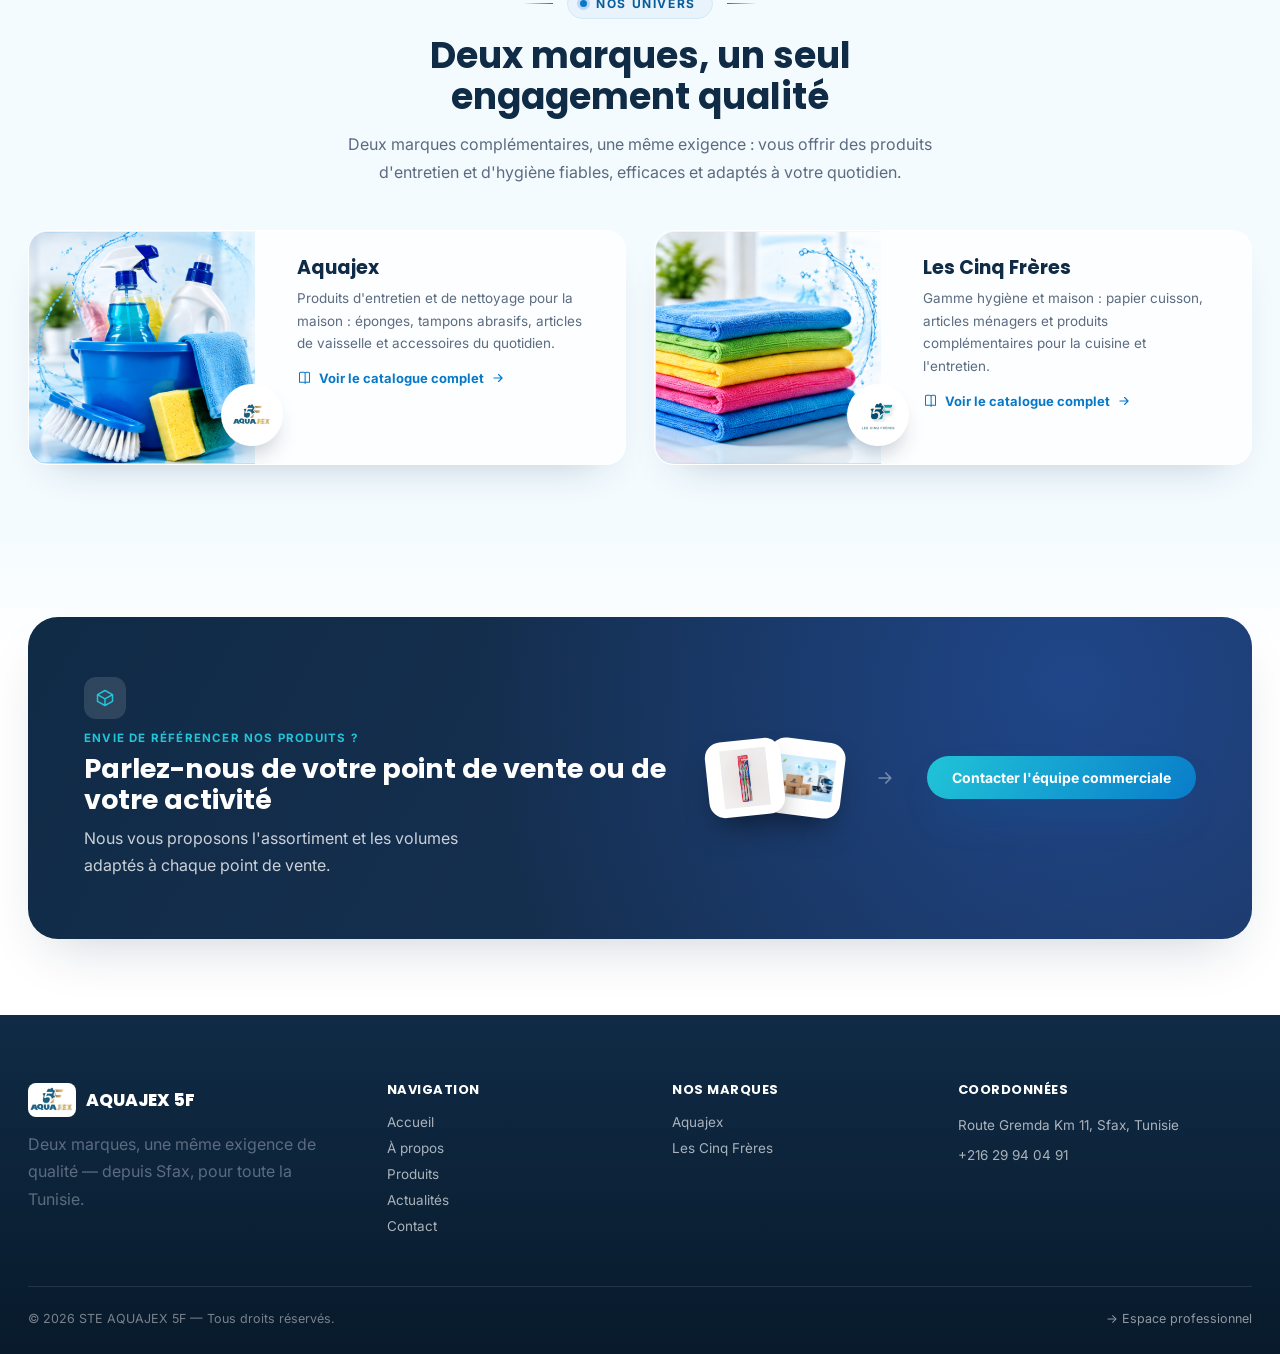
==== commit c4969fec: "Fix the news ticker not scrolling for visitors with OS reduce-motion on A global prefers-reduced-mot" ====
--- a/index.html
+++ b/index.html
@@ -9,7 +9,7 @@
 <link rel="preconnect" href="https://fonts.googleapis.com" />
 <link rel="preconnect" href="https://fonts.gstatic.com" crossorigin />
 <link href="https://fonts.googleapis.com/css2?family=Inter:wght@400;500;600;700&family=Poppins:wght@600;700;800&family=Caveat:wght@600;700&display=swap" rel="stylesheet" />
-<link rel="stylesheet" href="css/style.css?v=61" />
+<link rel="stylesheet" href="css/style.css?v=62" />
 </head>
 <body>
 
@@ -49,7 +49,7 @@
 </header>
 
 <section class="hero hero-with-banner">
-  <div class="hero-bg-photo"><img src="images/hero-accueil.jpg?v=61" alt="" /></div>
+  <div class="hero-bg-photo"><img src="images/hero-accueil.jpg?v=62" alt="" /></div>
   <div class="hero-bg-overlay"></div>
   <div class="container">
     <div class="hero-copy">
@@ -332,7 +332,7 @@
   </div>
 </div>
 
-<script src="js/main.js?v=61"></script>
+<script src="js/main.js?v=62"></script>
 <script>document.getElementById('year').textContent = new Date().getFullYear();</script>
 </body>
 </html>
--- a/css/style.css
+++ b/css/style.css
@@ -3602,4 +3602,9 @@
     animation-iteration-count: 1 !important;
     transition-duration: 0.001ms !important;
   }
-}
+
+  .news-ticker-track {
+    animation-duration: 38s !important;
+    animation-iteration-count: infinite !important;
+  }
+}
